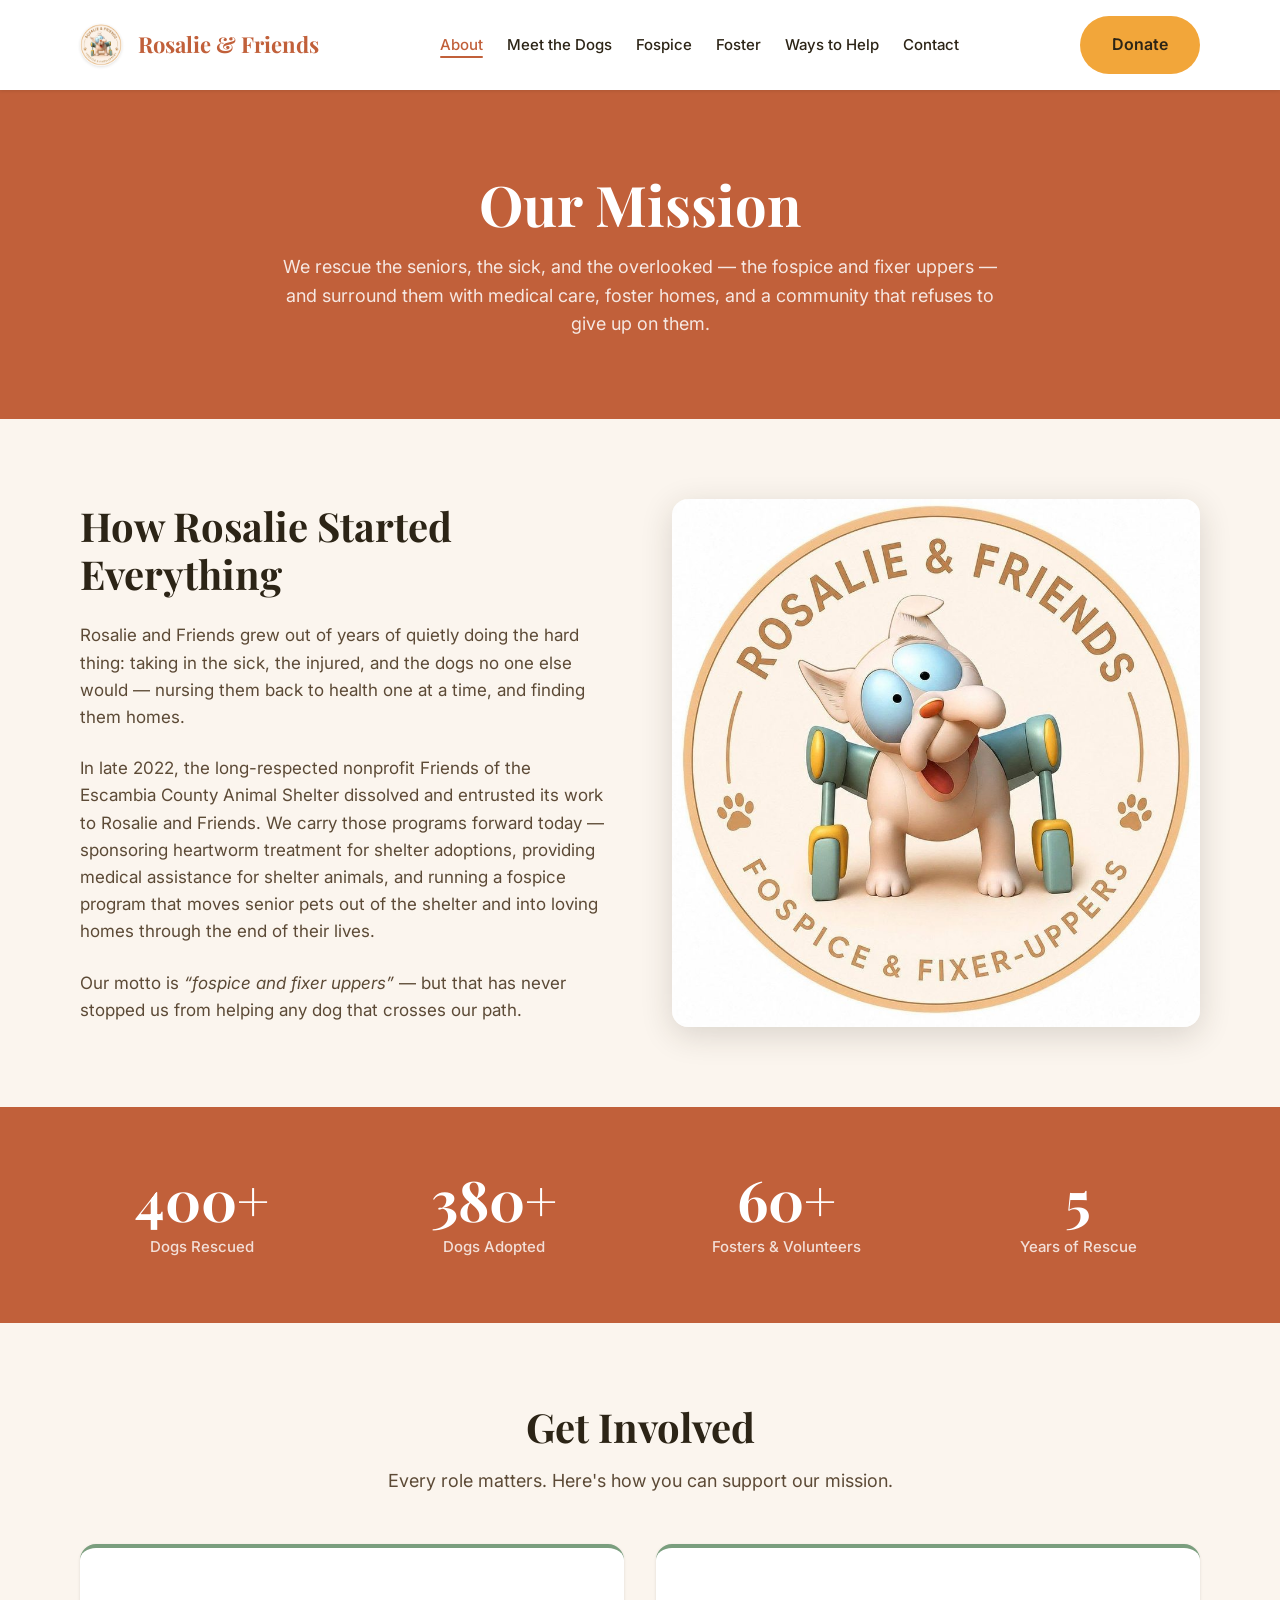
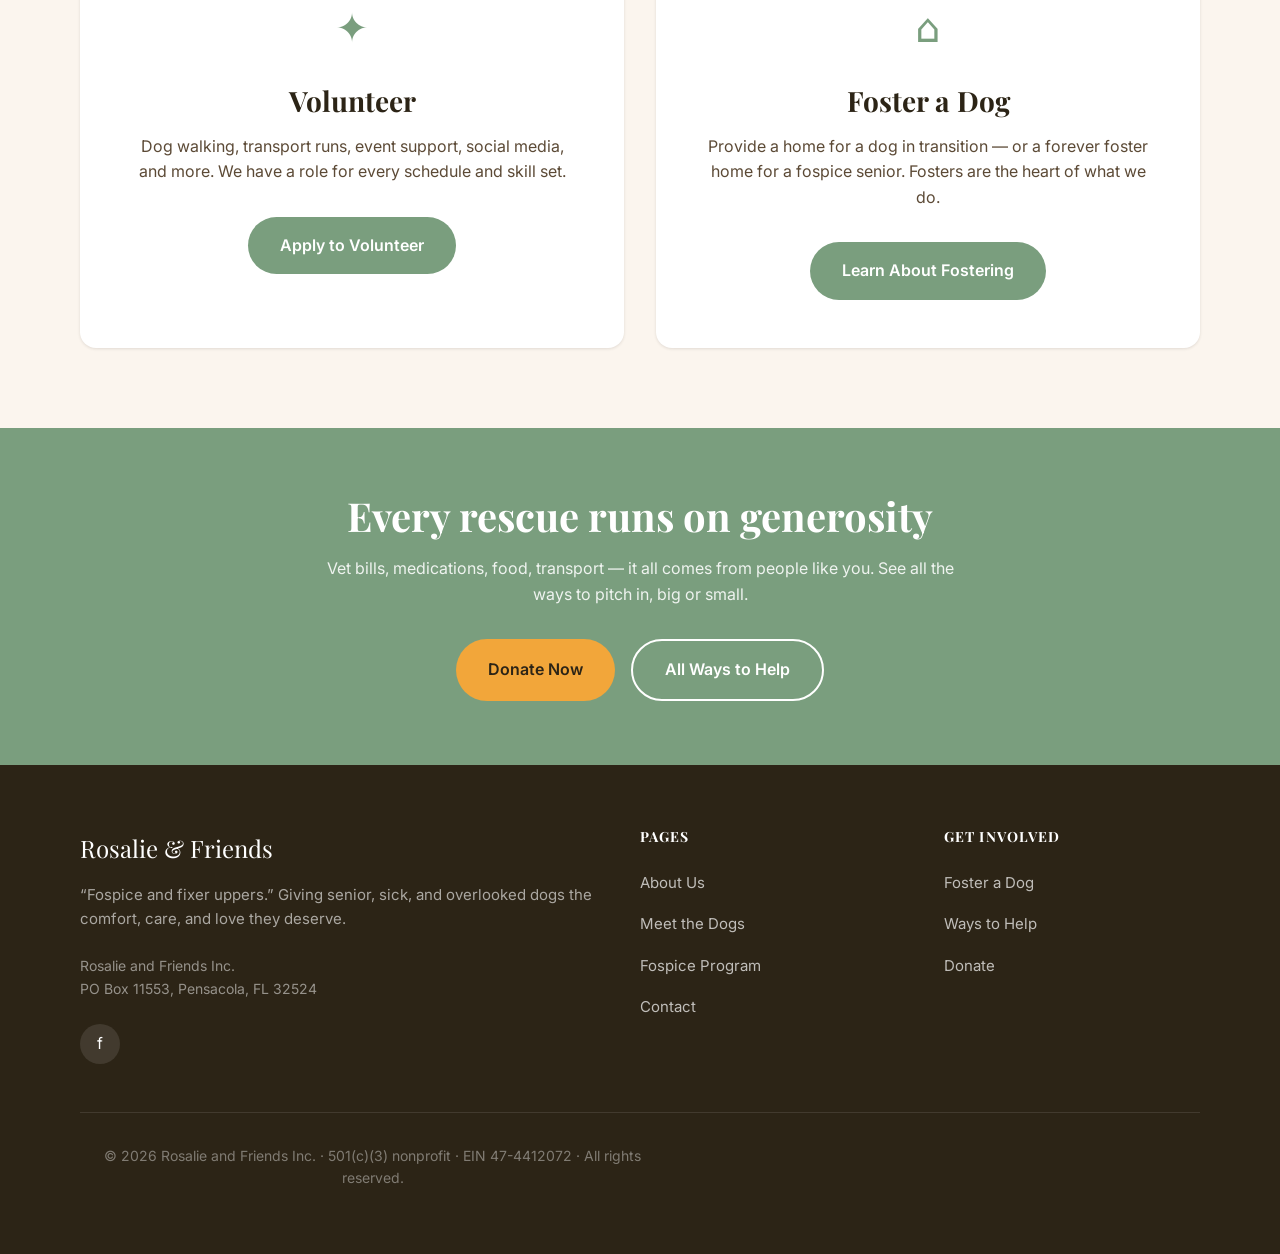
==== about.html @ 4a0a131f "gate1 + plumbing: verified roster facts (6 fixes), Messenger contact, real Venmo, extensionless link" ====
<!DOCTYPE html>
<html lang="en">
<head>
  <meta charset="UTF-8" />
  <meta name="viewport" content="width=device-width, initial-scale=1.0" />
  <title>About Us | Rosalie and Friends</title>
  <meta name="description" content="Learn about Rosalie and Friends — our mission, our story, and the fospice and fixer upper dogs we serve in Pensacola, FL." />
  <link rel="preconnect" href="https://fonts.googleapis.com" />
  <link rel="preconnect" href="https://fonts.gstatic.com" crossorigin />
  <link href="https://fonts.googleapis.com/css2?family=Inter:wght@400;500;600;700&family=Playfair+Display:ital,wght@0,400;0,600;0,700;1,600&display=swap" rel="stylesheet" />
  <link rel="stylesheet" href="/css/styles.css" />
  <link rel="icon" type="image/jpeg" href="/images/mascot.jpg" />
</head>
<body>
  <a href="#main-content" class="skip-link">Skip to main content</a>

  <header class="navbar">
    <div class="container">
      <nav class="navbar__inner">
        <a href="/" class="navbar__logo">
          <img src="/images/mascot.jpg" onerror="this.onerror=null;this.src='images/mascot-placeholder.svg';" alt="" class="navbar__logo-img" />
          <span>Rosalie &amp; Friends</span>
        </a>
        <ul class="navbar__links">
          <li><a href="/about">About</a></li>
          <li><a href="/dogs">Meet the Dogs</a></li>
          <li><a href="/fospice">Fospice</a></li>
          <li><a href="/foster">Foster</a></li>
          <li><a href="/ways-to-help">Ways to Help</a></li>
          <li><a href="/contact">Contact</a></li>
        </ul>
        <a href="/ways-to-help#donate" class="btn btn-primary navbar__cta">Donate</a>
        <button class="navbar__hamburger" aria-label="Toggle navigation" aria-expanded="false">
          <span></span><span></span><span></span>
        </button>
      </nav>
    </div>
  </header>
  <nav class="nav-overlay" aria-label="Mobile navigation">
    <a href="/">Home</a>
    <a href="/about">About Us</a>
    <a href="/dogs">Meet the Dogs</a>
    <a href="/fospice">Fospice Program</a>
    <a href="/foster">Foster</a>
    <a href="/ways-to-help">Ways to Help</a>
    <a href="/contact">Contact</a>
    <a href="/ways-to-help#donate" class="btn btn-primary">Donate</a>
  </nav>

  <main id="main-content">
    <!-- MISSION HERO -->
    <section class="page-hero">
      <div class="container">
        <h1>Our Mission</h1>
        <p>We rescue the seniors, the sick, and the overlooked &mdash; the fospice and fixer uppers &mdash; and surround them with medical care, foster homes, and a community that refuses to give up on them.</p>
      </div>
    </section>

    <!-- ORIGIN STORY -->
    <section class="section">
      <div class="container">
        <div class="story-grid">
          <div class="story-text">
            <h2>How Rosalie Started Everything</h2>
            <!-- NOTE FOR CHRIS: confirm the founding details/wording with the org before launch. -->
            <p>Rosalie and Friends grew out of years of quietly doing the hard thing: taking in the sick, the injured, and the dogs no one else would &mdash; nursing them back to health one at a time, and finding them homes.</p>
            <p style="margin-top: var(--space-3);">In late 2022, the long-respected nonprofit Friends of the Escambia County Animal Shelter dissolved and entrusted its work to Rosalie and Friends. We carry those programs forward today &mdash; sponsoring heartworm treatment for shelter adoptions, providing medical assistance for shelter animals, and running a fospice program that moves senior pets out of the shelter and into loving homes through the end of their lives.</p>
            <p style="margin-top: var(--space-3);">Our motto is <em>&ldquo;fospice and fixer uppers&rdquo;</em> &mdash; but that has never stopped us from helping any dog that crosses our path.</p>
          </div>
          <div class="story-image">
            <img src="/images/mascot.jpg" onerror="this.onerror=null;this.src='https://placedog.net/600/500?id=10';" alt="Rosalie, the rescue's namesake and mascot" class="story-img" />
          </div>
        </div>
      </div>
    </section>

    <!-- IMPACT STATS -->
    <!-- NOTE FOR CHRIS: placeholder numbers — swap in real figures from the ops dashboard. -->
    <section class="stats-bar">
      <div class="container">
        <div class="stats-grid">
          <div class="stat">
            <span class="stat__number">400+</span>
            <span class="stat__label">Dogs Rescued</span>
          </div>
          <div class="stat">
            <span class="stat__number">380+</span>
            <span class="stat__label">Dogs Adopted</span>
          </div>
          <div class="stat">
            <span class="stat__number">60+</span>
            <span class="stat__label">Fosters &amp; Volunteers</span>
          </div>
          <div class="stat">
            <span class="stat__number">5</span>
            <span class="stat__label">Years of Rescue</span>
          </div>
        </div>
      </div>
    </section>

    <!-- GET INVOLVED (Volunteer + Foster) -->
    <section class="section">
      <div class="container">
        <div class="section-header">
          <h2>Get Involved</h2>
          <p>Every role matters. Here's how you can support our mission.</p>
        </div>
        <div class="involve-grid">
          <div class="involve-card">
            <div class="involve-card__icon" aria-hidden="true">&#10022;</div>
            <h3>Volunteer</h3>
            <p>Dog walking, transport runs, event support, social media, and more. We have a role for every schedule and skill set.</p>
            <a href="/contact" class="btn btn-sage">Apply to Volunteer</a>
          </div>
          <div class="involve-card">
            <div class="involve-card__icon" aria-hidden="true">&#8962;</div>
            <h3>Foster a Dog</h3>
            <p>Provide a home for a dog in transition &mdash; or a forever foster home for a fospice senior. Fosters are the heart of what we do.</p>
            <a href="/foster" class="btn btn-sage">Learn About Fostering</a>
          </div>
        </div>
      </div>
    </section>

    <!-- SUPPORT CTA (donation block now lives on Ways to Help) -->
    <section class="adopt-cta-banner">
      <div class="container">
        <h2>Every rescue runs on generosity</h2>
        <p>Vet bills, medications, food, transport &mdash; it all comes from people like you. See all the ways to pitch in, big or small.</p>
        <div style="display:flex; gap: var(--space-2); justify-content:center; flex-wrap:wrap; margin-top:var(--space-4);">
          <a href="/ways-to-help#donate" class="btn btn-primary">Donate Now</a>
          <a href="/ways-to-help" class="btn btn-outline">All Ways to Help</a>
        </div>
      </div>
    </section>
  </main>

  <footer class="footer">
    <div class="container">
      <div class="footer__grid">
        <div class="footer__brand">
          <p class="footer__logo">Rosalie &amp; Friends</p>
          <p class="footer__tagline">&ldquo;Fospice and fixer uppers.&rdquo; Giving senior, sick, and overlooked dogs the comfort, care, and love they deserve.</p>
          <p class="footer__address">Rosalie and Friends Inc.<br />PO Box 11553, Pensacola, FL 32524</p>
          <div class="footer__social">
            <a href="https://www.facebook.com/rosalieandfriends" target="_blank" rel="noopener" aria-label="Facebook">f</a>
          </div>
        </div>
        <nav class="footer__nav">
          <h4>Pages</h4>
          <ul>
            <li><a href="/about">About Us</a></li>
            <li><a href="/dogs">Meet the Dogs</a></li>
            <li><a href="/fospice">Fospice Program</a></li>
            <li><a href="/contact">Contact</a></li>
          </ul>
        </nav>
        <nav class="footer__nav">
          <h4>Get Involved</h4>
          <ul>
            <li><a href="/foster">Foster a Dog</a></li>
            <li><a href="/ways-to-help">Ways to Help</a></li>
            <li><a href="/ways-to-help#donate">Donate</a></li>
          </ul>
        </nav>
      </div>
      <div class="footer__bottom">
        <p>&copy; 2026 Rosalie and Friends Inc. &middot; 501(c)(3) nonprofit &middot; EIN 47-4412072 &middot; All rights reserved.</p>
      </div>
    </div>
  </footer>

  <script src="/js/main.js"></script>
</body>
</html>
---- css/styles.css ----
/* ── Reset ── */
*, *::before, *::after { box-sizing: border-box; margin: 0; padding: 0; }
img { display: block; max-width: 100%; }
a { text-decoration: none; color: inherit; }
ul { list-style: none; }
button { cursor: pointer; font-family: inherit; border: none; background: none; }

/* ── Custom Properties ── */
:root {
  --color-terracotta: #C1603A;
  --color-terracotta-dark: #8B3A1E;
  --color-amber: #F2A63A;
  --color-amber-dark: #D4891F;
  --color-cream: #FBF5EE;
  --color-charcoal: #2C2416;
  --color-charcoal-light: #5C4A36;
  --color-sage: #7A9E7E;
  --color-sage-dark: #5C7D60;
  --color-white: #FFFFFF;

  --font-heading: 'Playfair Display', Georgia, serif;
  --font-body: 'Inter', system-ui, sans-serif;

  --space-1: 8px;
  --space-2: 16px;
  --space-3: 24px;
  --space-4: 32px;
  --space-5: 40px;
  --space-6: 48px;
  --space-8: 64px;
  --space-10: 80px;

  --radius-sm: 4px;
  --radius-md: 8px;
  --radius-lg: 16px;
  --radius-full: 9999px;

  --shadow-sm: 0 1px 3px rgba(44,36,22,0.12);
  --shadow-md: 0 4px 16px rgba(44,36,22,0.14);
  --shadow-lg: 0 8px 32px rgba(44,36,22,0.16);

  --transition: 0.2s ease;
  --max-width: 1200px;
}

/* ── Base ── */
html { scroll-behavior: smooth; }

body {
  font-family: var(--font-body);
  font-size: 16px;
  line-height: 1.6;
  color: var(--color-charcoal);
  background-color: var(--color-cream);
}

h1, h2, h3, h4, h5 {
  font-family: var(--font-heading);
  line-height: 1.2;
  color: var(--color-charcoal);
}

h1 { font-size: clamp(2rem, 5vw, 3.5rem); }
h2 { font-size: clamp(1.75rem, 4vw, 2.5rem); }
h3 { font-size: clamp(1.25rem, 3vw, 1.75rem); }
h4 { font-size: 1.125rem; }

p { max-width: 65ch; }

/* ── Layout Utilities ── */
.container {
  width: 100%;
  max-width: var(--max-width);
  margin-inline: auto;
  padding-inline: var(--space-3);
}

@media (min-width: 768px) {
  .container { padding-inline: var(--space-5); }
}

.section {
  padding-block: var(--space-6);
}

@media (min-width: 1024px) {
  .section { padding-block: var(--space-10); }
}

/* ── Buttons ── */
.btn {
  display: inline-flex;
  align-items: center;
  justify-content: center;
  gap: var(--space-1);
  min-height: 44px;
  padding: var(--space-2) var(--space-4);
  border-radius: var(--radius-full);
  font-family: var(--font-body);
  font-size: 1rem;
  font-weight: 600;
  transition: background-color var(--transition), color var(--transition), transform var(--transition), box-shadow var(--transition);
}

.btn:active { transform: scale(0.97); }

.btn-primary {
  background-color: var(--color-amber);
  color: var(--color-charcoal);
}
.btn-primary:hover { background-color: var(--color-amber-dark); }

.btn-outline {
  background-color: transparent;
  color: var(--color-white);
  border: 2px solid var(--color-white);
}
.btn-outline:hover {
  background-color: var(--color-white);
  color: var(--color-charcoal);
}

.btn-terracotta {
  background-color: var(--color-terracotta);
  color: var(--color-white);
}
.btn-terracotta:hover { background-color: var(--color-terracotta-dark); }

.btn-sage {
  background-color: var(--color-sage);
  color: var(--color-white);
}
.btn-sage:hover { background-color: var(--color-sage-dark); }

/* ── Section Headers ── */
.section-header {
  text-align: center;
  margin-bottom: var(--space-6);
}
.section-header p {
  margin-inline: auto;
  margin-top: var(--space-2);
  color: var(--color-charcoal-light);
  font-size: 1.125rem;
}

/* ── Navbar ── */
.navbar {
  position: sticky;
  top: 0;
  z-index: 100;
  background-color: var(--color-white);
  box-shadow: var(--shadow-sm);
  padding-block: var(--space-2);
}

.navbar__inner {
  display: flex;
  align-items: center;
  justify-content: space-between;
  gap: var(--space-4);
}

.navbar__logo {
  font-family: var(--font-heading);
  font-size: 1.375rem;
  font-weight: 700;
  color: var(--color-terracotta);
  white-space: nowrap;
}

.navbar__links {
  display: none;
  gap: var(--space-4);
}

.navbar__links a {
  font-weight: 500;
  color: var(--color-charcoal);
  transition: color var(--transition);
  position: relative;
}

.navbar__links a:hover,
.navbar__links a.active {
  color: var(--color-terracotta);
}

.navbar__links a.active::after {
  content: '';
  position: absolute;
  bottom: -4px;
  left: 0;
  right: 0;
  height: 2px;
  background-color: var(--color-terracotta);
  border-radius: var(--radius-full);
}

.navbar__cta { display: none; }

.navbar__hamburger {
  display: flex;
  flex-direction: column;
  gap: 5px;
  padding: var(--space-1);
  min-height: 44px;
  min-width: 44px;
  align-items: center;
  justify-content: center;
}

.navbar__hamburger span {
  display: block;
  width: 24px;
  height: 2px;
  background-color: var(--color-charcoal);
  border-radius: var(--radius-full);
  transition: transform var(--transition), opacity var(--transition);
}

.navbar__hamburger.open span:nth-child(1) { transform: translateY(7px) rotate(45deg); }
.navbar__hamburger.open span:nth-child(2) { opacity: 0; }
.navbar__hamburger.open span:nth-child(3) { transform: translateY(-7px) rotate(-45deg); }

/* Mobile nav overlay */
.nav-overlay {
  display: none;
  position: fixed;
  inset: 0;
  background-color: var(--color-white);
  z-index: 99;
  flex-direction: column;
  align-items: center;
  justify-content: center;
  gap: var(--space-3);
}

.nav-overlay.open { display: flex; }

.nav-overlay a {
  font-family: var(--font-heading);
  font-size: 1.75rem;
  color: var(--color-charcoal);
  transition: color var(--transition);
}

.nav-overlay a:hover { color: var(--color-terracotta); }

@media (min-width: 1080px) {
  .navbar__links { display: flex; gap: var(--space-3); }
  .navbar__links a { font-size: 0.9375rem; }
  .navbar__cta { display: inline-flex; }
  .navbar__hamburger { display: none; }
}

/* ── Footer ── */
.footer {
  background-color: var(--color-charcoal);
  color: rgba(255,255,255,0.8);
  padding-block: var(--space-8);
}

.footer__grid {
  display: grid;
  gap: var(--space-6);
}

@media (min-width: 768px) {
  .footer__grid { grid-template-columns: 2fr 1fr 1fr; }
}

.footer__brand .footer__logo {
  font-family: var(--font-heading);
  font-size: 1.5rem;
  color: var(--color-white);
  margin-bottom: var(--space-2);
}

.footer__tagline {
  font-size: 0.9375rem;
  color: rgba(255,255,255,0.6);
}

.footer__brand .footer__social {
  display: flex;
  gap: var(--space-2);
  margin-top: var(--space-3);
}

.footer__social a {
  display: flex;
  align-items: center;
  justify-content: center;
  width: 40px;
  height: 40px;
  border-radius: var(--radius-full);
  background-color: rgba(255,255,255,0.1);
  color: var(--color-white);
  font-size: 1rem;
  transition: background-color var(--transition);
}

.footer__social a:hover { background-color: var(--color-terracotta); }

.footer__nav h4 {
  color: var(--color-white);
  font-size: 0.875rem;
  text-transform: uppercase;
  letter-spacing: 0.08em;
  margin-bottom: var(--space-3);
}

.footer__nav ul {
  display: flex;
  flex-direction: column;
  gap: var(--space-2);
}

.footer__nav a {
  color: rgba(255,255,255,0.7);
  font-size: 0.9375rem;
  transition: color var(--transition);
}

.footer__nav a:hover { color: var(--color-amber); }

.footer__bottom {
  border-top: 1px solid rgba(255,255,255,0.1);
  margin-top: var(--space-6);
  padding-top: var(--space-4);
  text-align: center;
  font-size: 0.875rem;
  color: rgba(255,255,255,0.4);
}

/* ── Dog Cards ── */
.dog-card {
  background-color: var(--color-white);
  border-radius: var(--radius-lg);
  overflow: hidden;
  box-shadow: var(--shadow-sm);
  transition: transform var(--transition), box-shadow var(--transition);
}

.dog-card:hover {
  transform: translateY(-4px);
  box-shadow: var(--shadow-md);
}

.dog-card__img {
  width: 100%;
  aspect-ratio: 4 / 3;
  object-fit: cover;
}

.dog-card__body {
  padding: var(--space-3);
}

.dog-card__meta {
  display: flex;
  gap: var(--space-2);
  margin-bottom: var(--space-1);
}

.dog-card__tag {
  font-size: 0.75rem;
  font-weight: 600;
  text-transform: uppercase;
  letter-spacing: 0.06em;
  color: var(--color-terracotta);
  background-color: rgba(193,96,58,0.1);
  padding: 2px var(--space-1);
  border-radius: var(--radius-sm);
}

.dog-card__name {
  font-family: var(--font-heading);
  font-size: 1.375rem;
  margin-bottom: var(--space-1);
}

.dog-card__desc {
  font-size: 0.9375rem;
  color: var(--color-charcoal-light);
  margin-bottom: var(--space-3);
}

.dog-card__link {
  font-weight: 600;
  color: var(--color-terracotta);
  transition: color var(--transition);
}

.dog-card__link:hover { color: var(--color-terracotta-dark); }

/* ── Page Hero (inner pages) ── */
.page-hero {
  background-color: var(--color-terracotta);
  color: var(--color-white);
  padding-block: var(--space-10);
  text-align: center;
}

.page-hero h1 { color: var(--color-white); margin-bottom: var(--space-2); }
.page-hero p { color: rgba(255,255,255,0.85); margin-inline: auto; font-size: 1.125rem; }

/* ═══════════════════════════════════════════
   HOME PAGE
═══════════════════════════════════════════ */

/* Hero */
.hero {
  position: relative;
  min-height: 85vh;
  display: flex;
  align-items: center;
  overflow: hidden;
}

.hero__bg {
  position: absolute;
  inset: 0;
  width: 100%;
  height: 100%;
  object-fit: cover;
  object-position: center;
}

.hero__overlay {
  position: absolute;
  inset: 0;
  background: linear-gradient(to right, rgba(44,36,22,0.75) 0%, rgba(44,36,22,0.4) 100%);
  z-index: 1;
}

.hero__content {
  position: relative;
  z-index: 2;
  padding-block: var(--space-10);
}

.hero__heading {
  color: var(--color-white);
  font-size: clamp(2.25rem, 6vw, 4rem);
  margin-bottom: var(--space-3);
  max-width: 14ch;
}

.hero__sub {
  color: rgba(255,255,255,0.88);
  font-size: clamp(1rem, 2vw, 1.25rem);
  max-width: 50ch;
  margin-bottom: var(--space-5);
}

.hero__ctas {
  display: flex;
  flex-wrap: wrap;
  gap: var(--space-2);
}

/* Featured Dogs */
.dog-grid {
  display: grid;
  gap: var(--space-4);
  grid-template-columns: 1fr;
}

@media (min-width: 768px) {
  .dog-grid { grid-template-columns: repeat(2, 1fr); }
}

@media (min-width: 1024px) {
  .dog-grid { grid-template-columns: repeat(3, 1fr); }
}

.featured-dogs__more {
  text-align: center;
  margin-top: var(--space-5);
}

.dog-grid__more {
  font-weight: 600;
  color: var(--color-terracotta);
  font-size: 1.0625rem;
  transition: color var(--transition);
}

.dog-grid__more:hover { color: var(--color-terracotta-dark); }

/* How It Works */
.how-it-works { background-color: var(--color-white); }

.steps-grid {
  display: grid;
  gap: var(--space-6);
}

@media (min-width: 768px) {
  .steps-grid { grid-template-columns: repeat(3, 1fr); }
}

.step { text-align: center; }

.step__icon {
  display: inline-flex;
  align-items: center;
  justify-content: center;
  width: 64px;
  height: 64px;
  border-radius: var(--radius-full);
  background-color: rgba(193,96,58,0.1);
  color: var(--color-terracotta);
  font-family: var(--font-heading);
  font-size: 1.5rem;
  font-weight: 700;
  margin-bottom: var(--space-3);
}

.step__title { margin-bottom: var(--space-2); }
.step__desc { color: var(--color-charcoal-light); margin-inline: auto; }

/* Program Teaser (fospice band) */
.program-teaser {
  background-color: var(--color-terracotta-dark);
  color: var(--color-white);
}

.program-teaser__inner {
  display: grid;
  gap: var(--space-8);
  align-items: center;
}

@media (min-width: 1024px) {
  .program-teaser__inner { grid-template-columns: 1fr 1fr; }
}

.program-teaser h2 { color: var(--color-white); margin-bottom: var(--space-2); }
.program-teaser p { color: rgba(255,255,255,0.82); margin-bottom: var(--space-4); }

.program-teaser__label {
  display: inline-block;
  font-size: 0.75rem;
  font-weight: 700;
  text-transform: uppercase;
  letter-spacing: 0.1em;
  color: var(--color-amber);
  margin-bottom: var(--space-2);
}

.program-teaser__ctas {
  display: flex;
  flex-wrap: wrap;
  align-items: center;
  gap: var(--space-3);
}

.btn-amber {
  background-color: var(--color-amber);
  color: var(--color-charcoal);
  font-weight: 700;
}
.btn-amber:hover { background-color: var(--color-amber-dark); }



.spotlight-card {
  background-color: rgba(255,255,255,0.1);
  border: 1px solid rgba(255,255,255,0.15);
  border-radius: var(--radius-lg);
  padding: var(--space-4);
  backdrop-filter: blur(8px);
}

.spotlight-card__num {
  font-size: 0.75rem;
  font-weight: 700;
  text-transform: uppercase;
  letter-spacing: 0.08em;
  color: var(--color-amber);
  display: block;
  margin-bottom: var(--space-2);
}

.spotlight-card__title {
  font-family: var(--font-heading);
  font-size: 1.25rem;
  color: var(--color-white);
  margin-bottom: var(--space-2);
}

.spotlight-card__desc {
  color: rgba(255,255,255,0.75);
  font-size: 0.9375rem;
}

/* Get Involved */
.involve-grid {
  display: grid;
  gap: var(--space-4);
}

@media (min-width: 768px) {
  .involve-grid { grid-template-columns: repeat(2, 1fr); }
}

.involve-card {
  background-color: var(--color-white);
  border-radius: var(--radius-lg);
  padding: var(--space-6);
  text-align: center;
  border-top: 4px solid var(--color-sage);
  box-shadow: var(--shadow-sm);
}

.involve-card__icon {
  font-size: 2.5rem;
  color: var(--color-sage);
  margin-bottom: var(--space-3);
}

.involve-card h3 { margin-bottom: var(--space-2); }
.involve-card p { color: var(--color-charcoal-light); margin-inline: auto; margin-bottom: var(--space-4); }

/* ═══════════════════════════════════════════
   ADOPT PAGE
═══════════════════════════════════════════ */

.filter-bar {
  display: flex;
  flex-wrap: wrap;
  align-items: center;
  gap: var(--space-2);
  margin-bottom: var(--space-5);
}

.filter-bar__label {
  font-weight: 600;
  color: var(--color-charcoal-light);
  font-size: 0.9375rem;
}

.filter-pills {
  display: flex;
  flex-wrap: wrap;
  gap: var(--space-1);
}

.filter-pill {
  min-height: 44px;
  padding: var(--space-1) var(--space-3);
  border-radius: var(--radius-full);
  border: 2px solid transparent;
  background-color: var(--color-white);
  color: var(--color-charcoal);
  font-size: 0.9375rem;
  font-weight: 500;
  transition: all var(--transition);
  box-shadow: var(--shadow-sm);
}

.filter-pill:hover {
  border-color: var(--color-terracotta);
  color: var(--color-terracotta);
}

.filter-pill.active {
  background-color: var(--color-terracotta);
  color: var(--color-white);
  border-color: var(--color-terracotta);
}

.adopt-cta-banner {
  background-color: var(--color-sage);
  color: var(--color-white);
  text-align: center;
  padding-block: var(--space-8);
}

.adopt-cta-banner h2 { color: var(--color-white); margin-bottom: var(--space-2); }
.adopt-cta-banner p { color: rgba(255,255,255,0.88); margin-inline: auto; }
.adopt-cta-banner .btn-outline {
  border-color: var(--color-white);
  color: var(--color-white);
}
.adopt-cta-banner .btn-outline:hover {
  background-color: var(--color-white);
  color: var(--color-sage-dark);
}

/* ═══════════════════════════════════════════
   ABOUT PAGE
═══════════════════════════════════════════ */

.story-grid {
  display: grid;
  gap: var(--space-8);
  align-items: center;
}

@media (min-width: 1024px) {
  .story-grid { grid-template-columns: 1fr 1fr; }
}

.story-text h2 { margin-bottom: var(--space-3); }
.story-text p { color: var(--color-charcoal-light); font-size: 1.0625rem; }

.story-img {
  width: 100%;
  border-radius: var(--radius-lg);
  box-shadow: var(--shadow-lg);
}

/* Stats Bar */
.stats-bar {
  background-color: var(--color-terracotta);
  padding-block: var(--space-8);
}

.stats-grid {
  display: grid;
  grid-template-columns: repeat(2, 1fr);
  gap: var(--space-6);
  text-align: center;
}

@media (min-width: 768px) {
  .stats-grid { grid-template-columns: repeat(4, 1fr); }
}

.stat__number {
  display: block;
  font-family: var(--font-heading);
  font-size: clamp(2.5rem, 5vw, 3.5rem);
  font-weight: 700;
  color: var(--color-white);
  line-height: 1;
}

.stat__label {
  display: block;
  font-size: 0.9375rem;
  color: rgba(255,255,255,0.8);
  margin-top: var(--space-1);
  font-weight: 500;
}

/* Donation Block */
.donation-block {
  background-color: var(--color-amber);
  padding-block: var(--space-10);
}

.donation-block__inner {
  display: flex;
  flex-direction: column;
  gap: var(--space-5);
  align-items: flex-start;
}

@media (min-width: 768px) {
  .donation-block__inner {
    flex-direction: row;
    align-items: center;
    justify-content: space-between;
  }
}

.donation-block__text h2 { color: var(--color-charcoal); }
.donation-block__text p { color: var(--color-charcoal-light); max-width: 55ch; }

.donation-block__actions {
  display: flex;
  flex-wrap: wrap;
  gap: var(--space-2);
  flex-shrink: 0;
}

.btn-outline-dark {
  min-height: 44px;
  padding: var(--space-2) var(--space-4);
  border-radius: var(--radius-full);
  font-weight: 600;
  background-color: transparent;
  color: var(--color-charcoal);
  border: 2px solid var(--color-charcoal);
  transition: background-color var(--transition), color var(--transition);
  display: inline-flex;
  align-items: center;
  justify-content: center;
}

.btn-outline-dark:hover {
  background-color: var(--color-charcoal);
  color: var(--color-white);
}

/* ═══════════════════════════════════════════
   CONTACT PAGE
═══════════════════════════════════════════ */

.contact-layout {
  display: grid;
  gap: var(--space-8);
  align-items: start;
}

@media (min-width: 1024px) {
  .contact-layout { grid-template-columns: 1fr 340px; }
}

.contact-form-wrap h2 { margin-bottom: var(--space-1); }

.contact-form {
  display: flex;
  flex-direction: column;
  gap: var(--space-4);
}

.form-group {
  display: flex;
  flex-direction: column;
  gap: var(--space-1);
}

.form-label {
  font-weight: 600;
  font-size: 0.9375rem;
  color: var(--color-charcoal);
}

.required-star { color: var(--color-terracotta); }

.form-input {
  width: 100%;
  min-height: 44px;
  padding: var(--space-2) var(--space-2);
  border: 2px solid #E5DDD4;
  border-radius: var(--radius-md);
  font-family: var(--font-body);
  font-size: 1rem;
  color: var(--color-charcoal);
  background-color: var(--color-white);
  transition: border-color var(--transition), box-shadow var(--transition);
  appearance: none;
}

.form-input:focus {
  outline: none;
  border-color: var(--color-terracotta);
  box-shadow: 0 0 0 3px rgba(193,96,58,0.15);
}

.form-select {
  background-image: url("data:image/svg+xml,%3Csvg xmlns='http://www.w3.org/2000/svg' width='16' height='16' viewBox='0 0 24 24' fill='none' stroke='%232C2416' stroke-width='2'%3E%3Cpath d='M6 9l6 6 6-6'/%3E%3C/svg%3E");
  background-repeat: no-repeat;
  background-position: right 12px center;
  padding-right: 40px;
  cursor: pointer;
}

.form-textarea {
  resize: vertical;
  min-height: 140px;
}

.form-submit {
  align-self: flex-start;
  min-width: 180px;
  transition: background-color var(--transition), opacity var(--transition);
}

.form-submit:disabled { opacity: 0.7; cursor: not-allowed; }

/* Contact Info Cards */
.contact-info-card {
  background-color: var(--color-white);
  border-radius: var(--radius-lg);
  padding: var(--space-4);
  box-shadow: var(--shadow-sm);
}

.contact-info-card h3 { margin-bottom: var(--space-1); font-size: 1.125rem; }
.contact-info-card p { color: var(--color-charcoal-light); font-size: 0.9375rem; }

.donate-nudge {
  border-left: 4px solid var(--color-amber);
}

.donate-nudge__icon {
  font-size: 1.5rem;
  color: var(--color-amber);
  display: block;
  margin-bottom: var(--space-2);
}

.donate-nudge__link {
  display: inline-block;
  margin-top: var(--space-2);
  font-weight: 600;
  color: var(--color-terracotta);
  transition: color var(--transition);
}

.donate-nudge__link:hover { color: var(--color-terracotta-dark); }

/* ═══════════════════════════════════════════
   ACCESSIBILITY + POLISH
═══════════════════════════════════════════ */

/* Focus states — visible on keyboard nav */
:focus-visible {
  outline: 3px solid var(--color-amber);
  outline-offset: 3px;
  border-radius: var(--radius-sm);
}

/* Skip to main content */
.skip-link {
  position: absolute;
  top: -100px;
  left: var(--space-3);
  background: var(--color-terracotta);
  color: var(--color-white);
  padding: var(--space-2) var(--space-4);
  border-radius: var(--radius-md);
  font-weight: 600;
  z-index: 9999;
  transition: top 0.2s;
}

.skip-link:focus { top: var(--space-2); }

/* Reduced motion */
@media (prefers-reduced-motion: reduce) {
  *, *::before, *::after {
    animation-duration: 0.01ms !important;
    transition-duration: 0.01ms !important;
  }
}

/* Mobile typography tweaks */
@media (max-width: 767px) {
  .hero { min-height: 70vh; }
  .program-teaser__inner { gap: var(--space-5); }
  .footer__grid { grid-template-columns: 1fr; }
  .story-grid { gap: var(--space-5); }
  .donation-block__inner { gap: var(--space-4); }
}

/* Ensure images never overflow on very small screens */
@media (max-width: 374px) {
  .container { padding-inline: var(--space-2); }
  h1 { font-size: 1.875rem; }
}

/* ═══════════════════════════════════════════
   2026 UPDATE — MASCOT BRANDING, FOSPICE, FILTER/SORT
═══════════════════════════════════════════ */

/* Navbar + footer mascot mark */
.navbar__logo {
  display: inline-flex;
  align-items: center;
  gap: var(--space-2);
}

.navbar__logo-img {
  width: 42px;
  height: 42px;
  border-radius: var(--radius-full);
  object-fit: cover;
  background-color: var(--color-cream);
  box-shadow: var(--shadow-sm);
  flex-shrink: 0;
}

.footer__address {
  font-size: 0.875rem;
  color: rgba(255,255,255,0.5);
  margin-top: var(--space-3);
  line-height: 1.6;
}

/* Filter + sort bar (Meet the Dogs) */
.filter-bar {
  justify-content: space-between;
  row-gap: var(--space-3);
}

.filter-group,
.sort-group {
  display: flex;
  align-items: center;
  gap: var(--space-2);
  flex-wrap: wrap;
}

.sort-select {
  min-height: 44px;
  padding: var(--space-1) 44px var(--space-1) var(--space-3);
  border: 2px solid #E5DDD4;
  border-radius: var(--radius-full);
  background-color: var(--color-white);
  font-family: var(--font-body);
  font-size: 0.9375rem;
  font-weight: 500;
  color: var(--color-charcoal);
  appearance: none;
  background-image: url("data:image/svg+xml,%3Csvg xmlns='http://www.w3.org/2000/svg' width='16' height='16' viewBox='0 0 24 24' fill='none' stroke='%232C2416' stroke-width='2'%3E%3Cpath d='M6 9l6 6 6-6'/%3E%3C/svg%3E");
  background-repeat: no-repeat;
  background-position: right 14px center;
  cursor: pointer;
  box-shadow: var(--shadow-sm);
  transition: border-color var(--transition), box-shadow var(--transition);
}

.sort-select:focus {
  outline: none;
  border-color: var(--color-terracotta);
  box-shadow: 0 0 0 3px rgba(193,96,58,0.15);
}

.dog-count {
  font-size: 0.9375rem;
  font-weight: 500;
  color: var(--color-charcoal-light);
  margin-bottom: var(--space-4);
}

.no-results {
  background-color: var(--color-white);
  border-radius: var(--radius-lg);
  box-shadow: var(--shadow-sm);
  padding: var(--space-8) var(--space-4);
  text-align: center;
}

.no-results h3 { margin-bottom: var(--space-2); }
.no-results p { color: var(--color-charcoal-light); margin-inline: auto; }

/* Fospice tag on dog cards */
.dog-card__tag--fospice {
  color: var(--color-sage-dark);
  background-color: rgba(122,158,126,0.16);
}

/* Motto treatment — "Fospice and fixer uppers" */
.motto {
  font-family: var(--font-heading);
  font-style: italic;
  font-weight: 600;
  line-height: 1.3;
}

.quote-band {
  background-color: var(--color-charcoal);
  padding-block: var(--space-8);
  text-align: center;
}

.quote-band .motto {
  color: var(--color-amber);
  font-size: clamp(1.625rem, 4vw, 2.5rem);
  margin-inline: auto;
  max-width: 22ch;
}

.quote-band .quote-band__attribution {
  margin-top: var(--space-3);
  margin-inline: auto;
  font-size: 0.9375rem;
  letter-spacing: 0.06em;
  text-transform: uppercase;
  color: rgba(255,255,255,0.55);
}

/* 3-up involve grid (home, ways to help, foster types) */
@media (min-width: 1024px) {
  .involve-grid--3 { grid-template-columns: repeat(3, 1fr); }
}

.involve-card--accent { border-top-color: var(--color-terracotta); }
.involve-card--accent .involve-card__icon { color: var(--color-terracotta); }

/* Left-aligned checklist cards (foster page) */
.list-card { text-align: left; }

.list-card ul {
  display: flex;
  flex-direction: column;
  gap: var(--space-2);
  margin-top: var(--space-3);
}

.list-card li {
  position: relative;
  padding-left: 30px;
  color: var(--color-charcoal-light);
}

.list-card li::before {
  content: '\2713';
  position: absolute;
  left: 0;
  top: 0;
  font-weight: 700;
  color: var(--color-sage-dark);
}

/* FAQ accordions (foster page) */
.faq-list {
  display: flex;
  flex-direction: column;
  gap: var(--space-2);
  max-width: 760px;
  margin-inline: auto;
}

.faq {
  background-color: var(--color-white);
  border-radius: var(--radius-md);
  box-shadow: var(--shadow-sm);
}

.faq summary {
  cursor: pointer;
  font-weight: 600;
  padding: var(--space-3);
  list-style: none;
  display: flex;
  justify-content: space-between;
  align-items: center;
  gap: var(--space-2);
}

.faq summary::-webkit-details-marker { display: none; }

.faq summary::after {
  content: '+';
  font-size: 1.375rem;
  line-height: 1;
  color: var(--color-terracotta);
  transition: transform var(--transition);
  flex-shrink: 0;
}

.faq[open] summary::after { transform: rotate(45deg); }

.faq .faq__body {
  padding: 0 var(--space-3) var(--space-3);
  color: var(--color-charcoal-light);
}
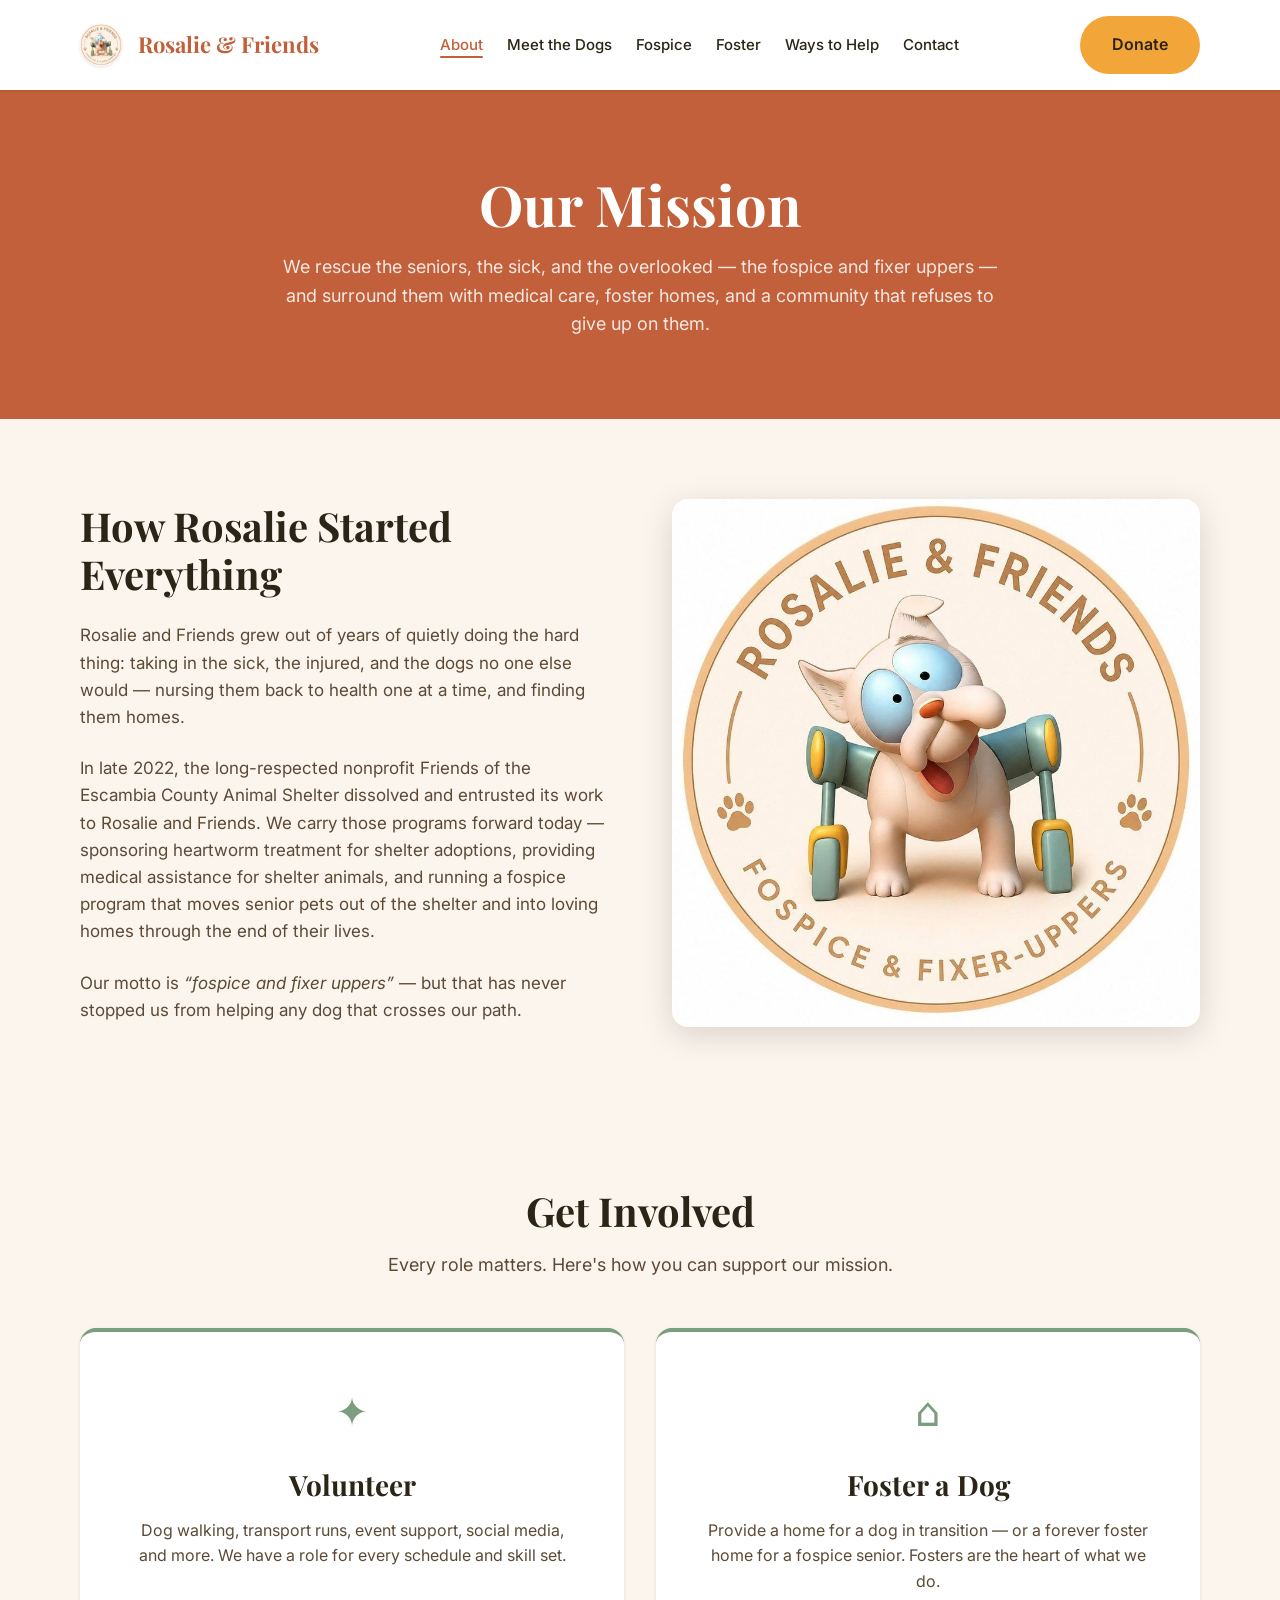
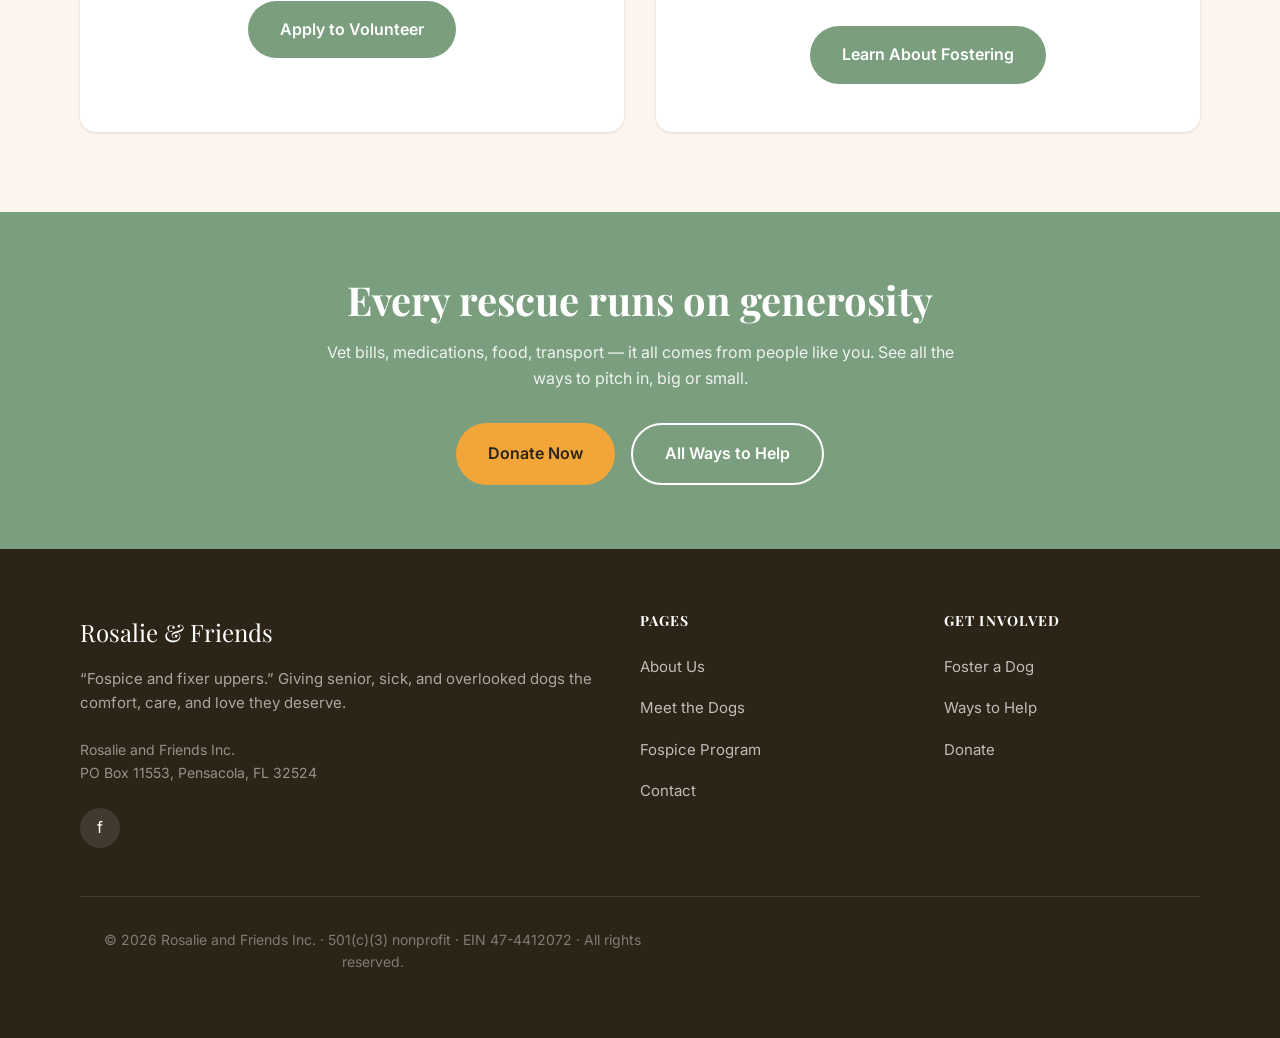
==== commit 0f9035fb: "content: real roster on dogs + home, Happy Tails, honest claims sweep 12 real adoptable cards w/ saf" ====
--- a/about.html
+++ b/about.html
@@ -18,7 +18,7 @@
     <div class="container">
       <nav class="navbar__inner">
         <a href="/" class="navbar__logo">
-          <img src="/images/mascot.jpg" onerror="this.onerror=null;this.src='images/mascot-placeholder.svg';" alt="" class="navbar__logo-img" />
+          <img src="/images/mascot.jpg" onerror="this.onerror=null;this.src='/images/mascot-placeholder.svg';" alt="" class="navbar__logo-img" />
           <span>Rosalie &amp; Friends</span>
         </a>
         <ul class="navbar__links">
@@ -62,42 +62,20 @@
         <div class="story-grid">
           <div class="story-text">
             <h2>How Rosalie Started Everything</h2>
-            <!-- NOTE FOR CHRIS: confirm the founding details/wording with the org before launch. -->
             <p>Rosalie and Friends grew out of years of quietly doing the hard thing: taking in the sick, the injured, and the dogs no one else would &mdash; nursing them back to health one at a time, and finding them homes.</p>
             <p style="margin-top: var(--space-3);">In late 2022, the long-respected nonprofit Friends of the Escambia County Animal Shelter dissolved and entrusted its work to Rosalie and Friends. We carry those programs forward today &mdash; sponsoring heartworm treatment for shelter adoptions, providing medical assistance for shelter animals, and running a fospice program that moves senior pets out of the shelter and into loving homes through the end of their lives.</p>
             <p style="margin-top: var(--space-3);">Our motto is <em>&ldquo;fospice and fixer uppers&rdquo;</em> &mdash; but that has never stopped us from helping any dog that crosses our path.</p>
           </div>
           <div class="story-image">
-            <img src="/images/mascot.jpg" onerror="this.onerror=null;this.src='https://placedog.net/600/500?id=10';" alt="Rosalie, the rescue's namesake and mascot" class="story-img" />
+            <img src="/images/mascot.jpg" onerror="this.onerror=null;this.src='/images/mascot-placeholder.svg';" alt="The Rosalie and Friends mascot — a cartoon pup in a wheeled cart, ringed by the words Fospice and Fixer-Uppers" class="story-img" />
           </div>
         </div>
       </div>
     </section>
 
-    <!-- IMPACT STATS -->
-    <!-- NOTE FOR CHRIS: placeholder numbers — swap in real figures from the ops dashboard. -->
-    <section class="stats-bar">
-      <div class="container">
-        <div class="stats-grid">
-          <div class="stat">
-            <span class="stat__number">400+</span>
-            <span class="stat__label">Dogs Rescued</span>
-          </div>
-          <div class="stat">
-            <span class="stat__number">380+</span>
-            <span class="stat__label">Dogs Adopted</span>
-          </div>
-          <div class="stat">
-            <span class="stat__number">60+</span>
-            <span class="stat__label">Fosters &amp; Volunteers</span>
-          </div>
-          <div class="stat">
-            <span class="stat__number">5</span>
-            <span class="stat__label">Years of Rescue</span>
-          </div>
-        </div>
-      </div>
-    </section>
+    <!-- IMPACT STATS: intentionally omitted until the rescue provides real figures.
+         Fabricated numbers would break trust; re-add a stats-bar section here when Chris
+         has confirmed counts (dogs rescued/adopted, fosters, years). -->
 
     <!-- GET INVOLVED (Volunteer + Foster) -->
     <section class="section">
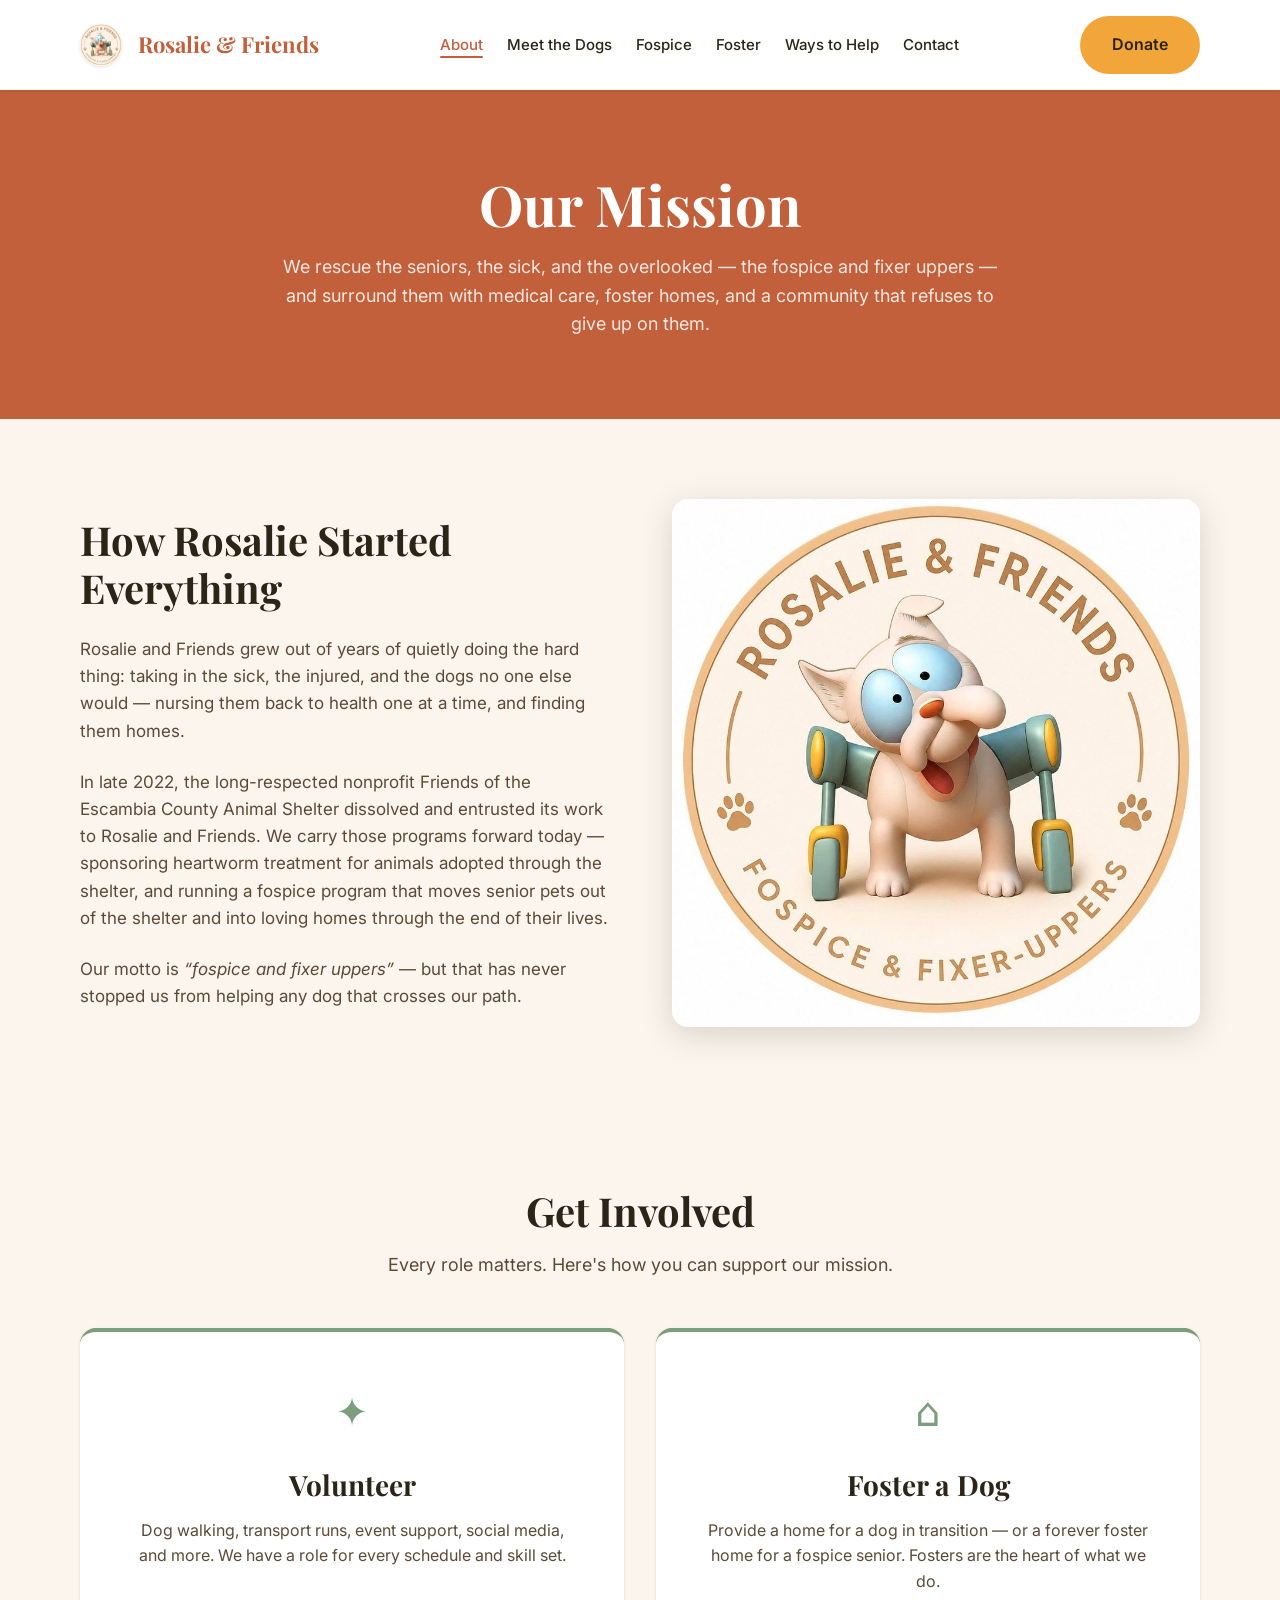
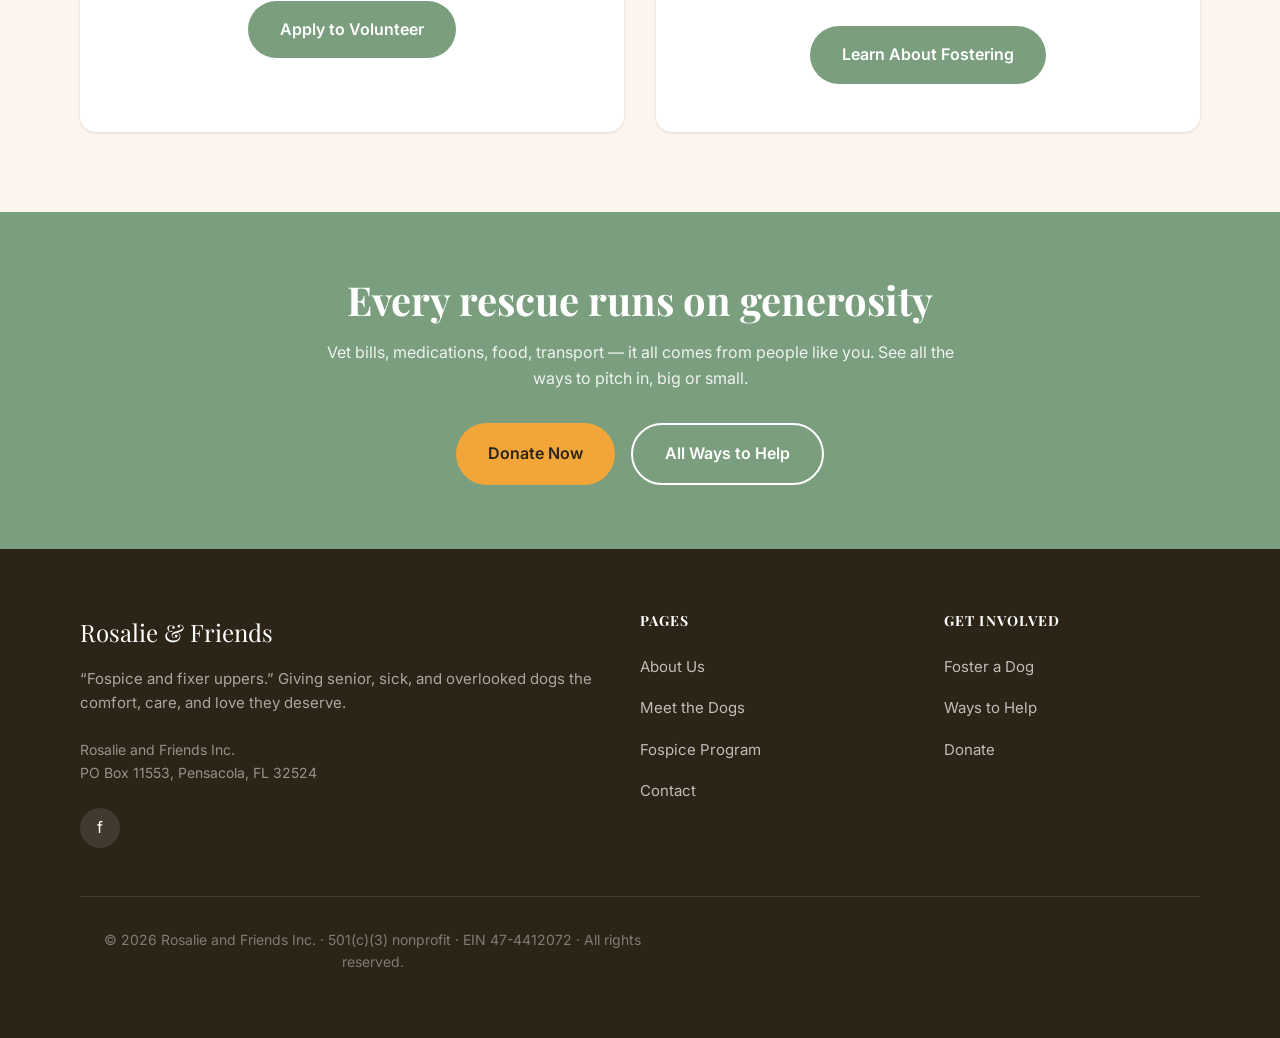
==== commit 5ed1bca8: "gate2: honesty fixes across all pages Removed invented programs (fospice sponsorship card), universa" ====
--- a/about.html
+++ b/about.html
@@ -63,7 +63,7 @@
           <div class="story-text">
             <h2>How Rosalie Started Everything</h2>
             <p>Rosalie and Friends grew out of years of quietly doing the hard thing: taking in the sick, the injured, and the dogs no one else would &mdash; nursing them back to health one at a time, and finding them homes.</p>
-            <p style="margin-top: var(--space-3);">In late 2022, the long-respected nonprofit Friends of the Escambia County Animal Shelter dissolved and entrusted its work to Rosalie and Friends. We carry those programs forward today &mdash; sponsoring heartworm treatment for shelter adoptions, providing medical assistance for shelter animals, and running a fospice program that moves senior pets out of the shelter and into loving homes through the end of their lives.</p>
+            <p style="margin-top: var(--space-3);">In late 2022, the long-respected nonprofit Friends of the Escambia County Animal Shelter dissolved and entrusted its work to Rosalie and Friends. We carry those programs forward today &mdash; sponsoring heartworm treatment for animals adopted through the shelter, and running a fospice program that moves senior pets out of the shelter and into loving homes through the end of their lives.</p>
             <p style="margin-top: var(--space-3);">Our motto is <em>&ldquo;fospice and fixer uppers&rdquo;</em> &mdash; but that has never stopped us from helping any dog that crosses our path.</p>
           </div>
           <div class="story-image">
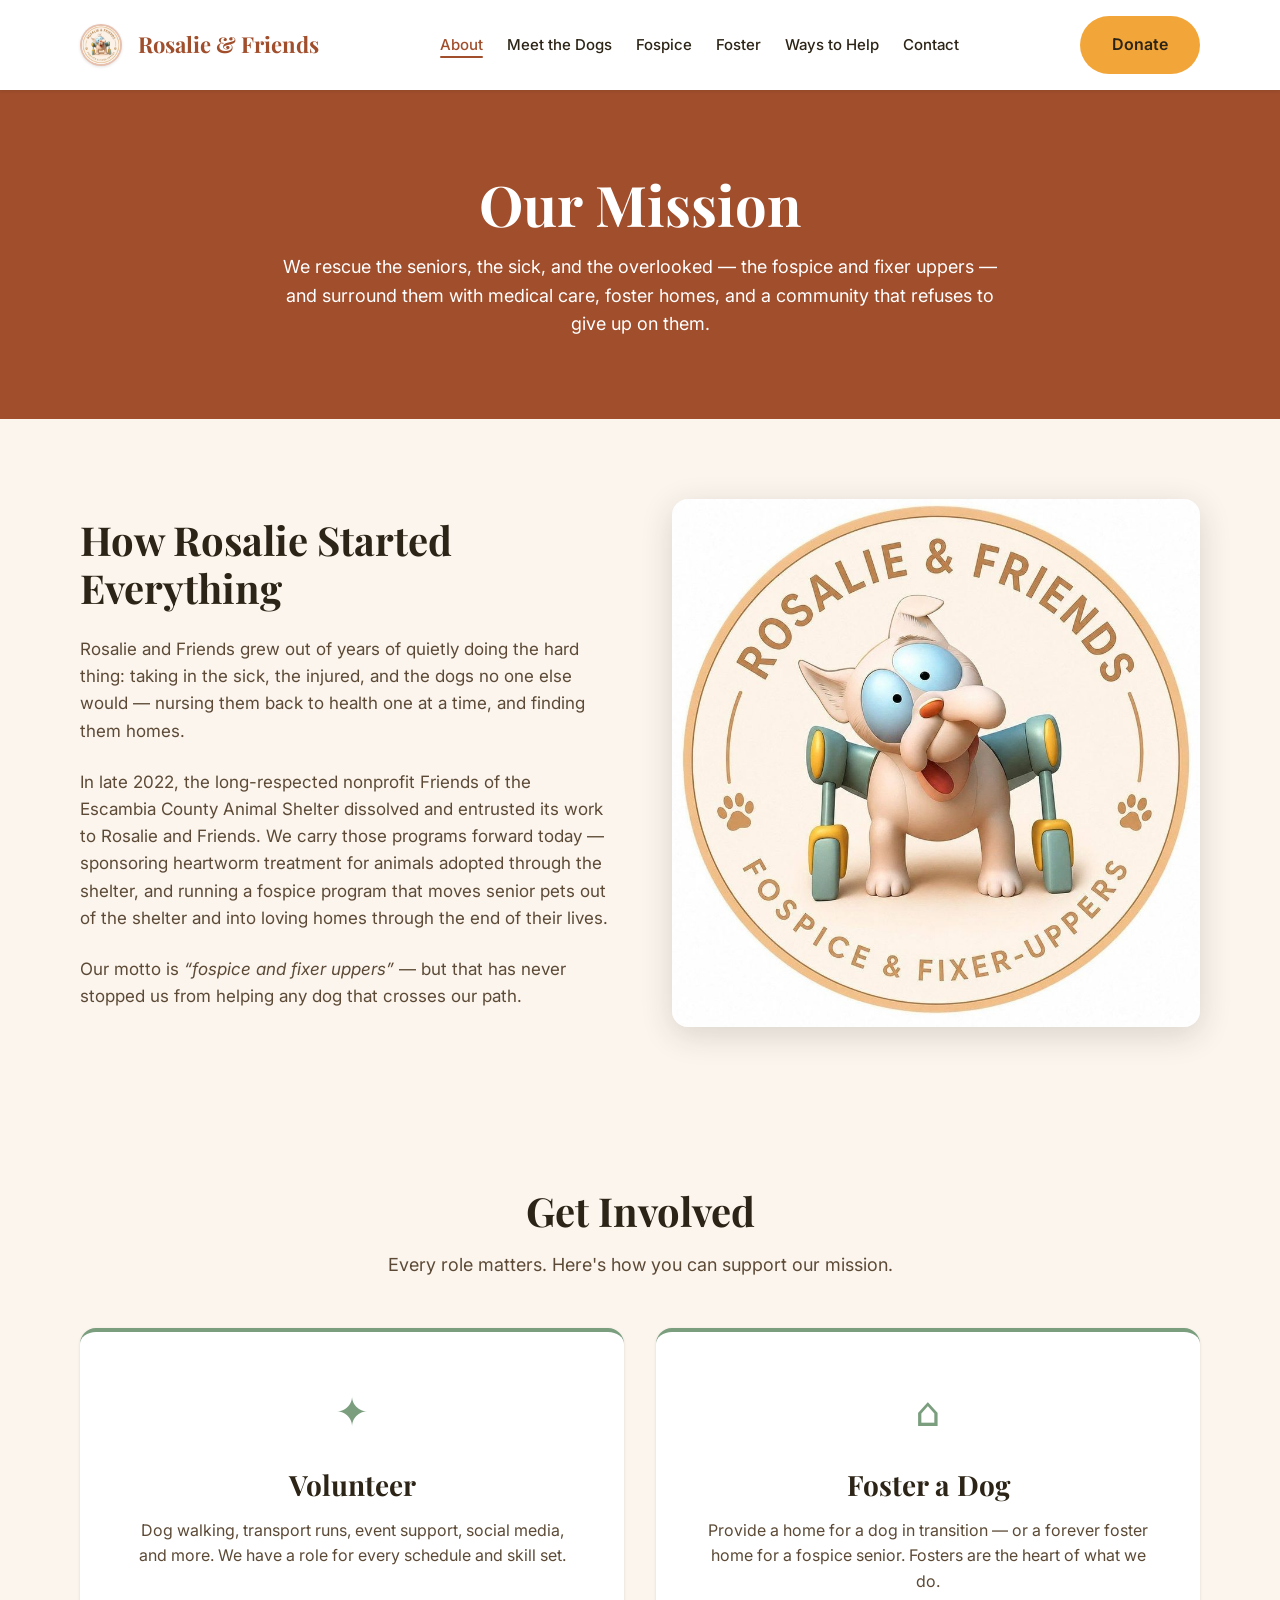
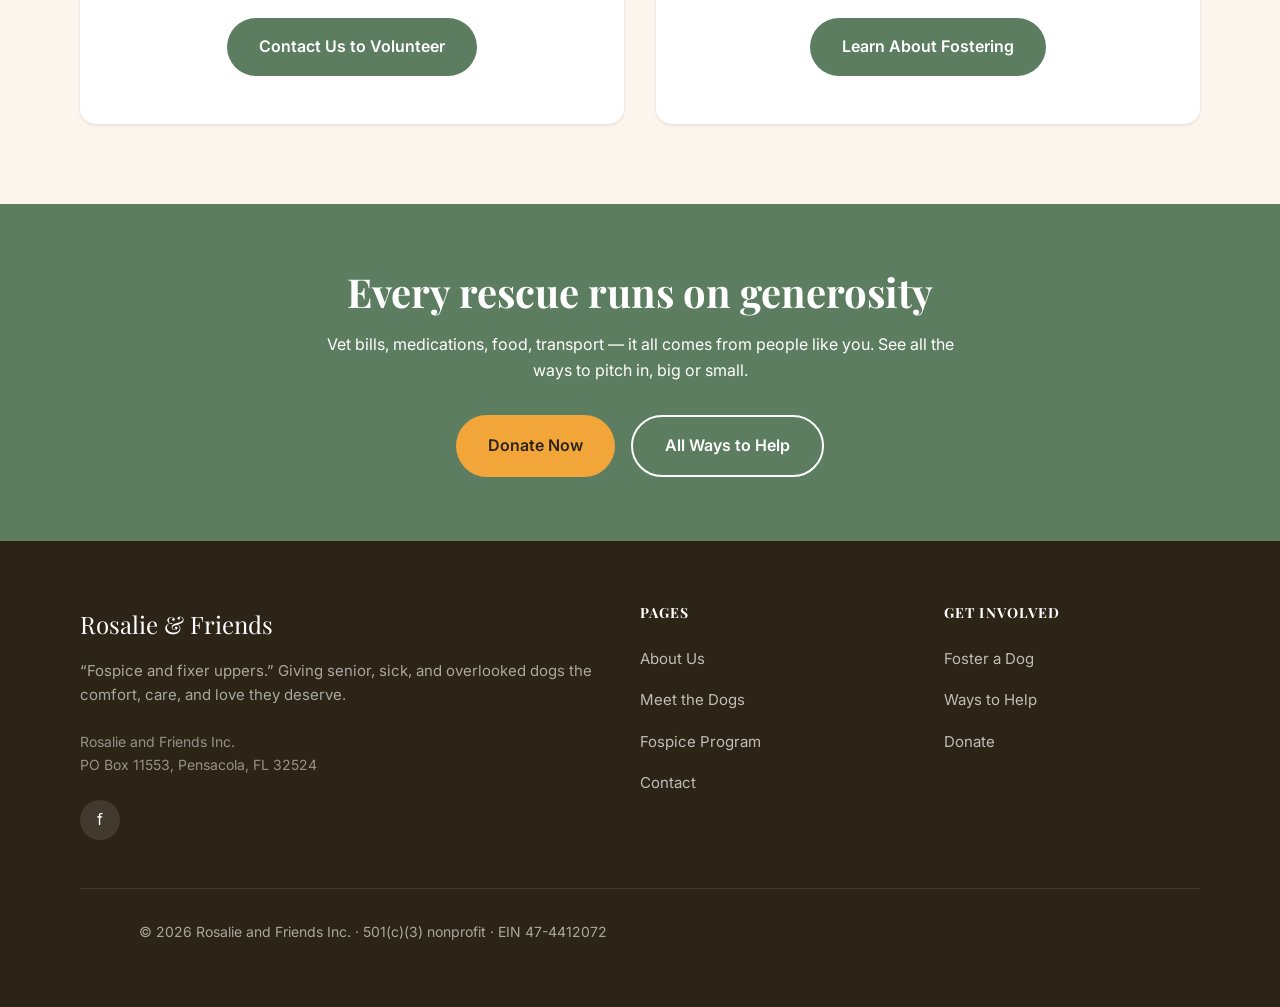
==== commit 732ba1c2: "gate3: 35-finding fix round — a11y contrast, layout alignment, voice Contrast blockers: darker terra" ====
--- a/about.html
+++ b/about.html
@@ -16,7 +16,7 @@
 
   <header class="navbar">
     <div class="container">
-      <nav class="navbar__inner">
+      <nav class="navbar__inner" aria-label="Primary">
         <a href="/" class="navbar__logo">
           <img src="/images/mascot.jpg" onerror="this.onerror=null;this.src='/images/mascot-placeholder.svg';" alt="" class="navbar__logo-img" />
           <span>Rosalie &amp; Friends</span>
@@ -30,13 +30,13 @@
           <li><a href="/contact">Contact</a></li>
         </ul>
         <a href="/ways-to-help#donate" class="btn btn-primary navbar__cta">Donate</a>
-        <button class="navbar__hamburger" aria-label="Toggle navigation" aria-expanded="false">
+        <button class="navbar__hamburger" aria-label="Toggle navigation" aria-expanded="false" aria-controls="mobile-nav">
           <span></span><span></span><span></span>
         </button>
       </nav>
     </div>
   </header>
-  <nav class="nav-overlay" aria-label="Mobile navigation">
+  <nav class="nav-overlay" id="mobile-nav" aria-label="Mobile navigation">
     <a href="/">Home</a>
     <a href="/about">About Us</a>
     <a href="/dogs">Meet the Dogs</a>
@@ -89,7 +89,7 @@
             <div class="involve-card__icon" aria-hidden="true">&#10022;</div>
             <h3>Volunteer</h3>
             <p>Dog walking, transport runs, event support, social media, and more. We have a role for every schedule and skill set.</p>
-            <a href="/contact" class="btn btn-sage">Apply to Volunteer</a>
+            <a href="/contact" class="btn btn-sage">Contact Us to Volunteer</a>
           </div>
           <div class="involve-card">
             <div class="involve-card__icon" aria-hidden="true">&#8962;</div>
@@ -125,7 +125,7 @@
             <a href="https://www.facebook.com/rosalieandfriends" target="_blank" rel="noopener" aria-label="Facebook">f</a>
           </div>
         </div>
-        <nav class="footer__nav">
+        <nav class="footer__nav" aria-label="Footer pages">
           <h4>Pages</h4>
           <ul>
             <li><a href="/about">About Us</a></li>
@@ -134,7 +134,7 @@
             <li><a href="/contact">Contact</a></li>
           </ul>
         </nav>
-        <nav class="footer__nav">
+        <nav class="footer__nav" aria-label="Get involved">
           <h4>Get Involved</h4>
           <ul>
             <li><a href="/foster">Foster a Dog</a></li>
@@ -144,7 +144,7 @@
         </nav>
       </div>
       <div class="footer__bottom">
-        <p>&copy; 2026 Rosalie and Friends Inc. &middot; 501(c)(3) nonprofit &middot; EIN 47-4412072 &middot; All rights reserved.</p>
+        <p>&copy; 2026 Rosalie and Friends Inc. &middot; 501(c)(3) nonprofit &middot; EIN 47-4412072</p>
       </div>
     </div>
   </footer>
--- a/css/styles.css
+++ b/css/styles.css
@@ -7,7 +7,7 @@
 
 /* ── Custom Properties ── */
 :root {
-  --color-terracotta: #C1603A;
+  --color-terracotta: #A04E2C;
   --color-terracotta-dark: #8B3A1E;
   --color-amber: #F2A63A;
   --color-amber-dark: #D4891F;
@@ -127,7 +127,7 @@
 .btn-terracotta:hover { background-color: var(--color-terracotta-dark); }
 
 .btn-sage {
-  background-color: var(--color-sage);
+  background-color: var(--color-sage-dark);
   color: var(--color-white);
 }
 .btn-sage:hover { background-color: var(--color-sage-dark); }
@@ -227,6 +227,7 @@
 .nav-overlay {
   display: none;
   position: fixed;
+  overflow-y: auto;
   inset: 0;
   background-color: var(--color-white);
   z-index: 99;
@@ -331,7 +332,7 @@
   padding-top: var(--space-4);
   text-align: center;
   font-size: 0.875rem;
-  color: rgba(255,255,255,0.4);
+  color: rgba(255,255,255,0.6);
 }
 
 /* ── Dog Cards ── */
@@ -369,7 +370,7 @@
   font-weight: 600;
   text-transform: uppercase;
   letter-spacing: 0.06em;
-  color: var(--color-terracotta);
+  color: var(--color-terracotta-dark);
   background-color: rgba(193,96,58,0.1);
   padding: 2px var(--space-1);
   border-radius: var(--radius-sm);
@@ -404,7 +405,7 @@
 }
 
 .page-hero h1 { color: var(--color-white); margin-bottom: var(--space-2); }
-.page-hero p { color: rgba(255,255,255,0.85); margin-inline: auto; font-size: 1.125rem; }
+.page-hero p { color: #FFFFFF; margin-inline: auto; font-size: 1.125rem; }
 
 /* ═══════════════════════════════════════════
    HOME PAGE
@@ -547,7 +548,7 @@
   font-weight: 700;
   text-transform: uppercase;
   letter-spacing: 0.1em;
-  color: var(--color-amber);
+  color: var(--color-cream);
   margin-bottom: var(--space-2);
 }
 
@@ -580,7 +581,7 @@
   font-weight: 700;
   text-transform: uppercase;
   letter-spacing: 0.08em;
-  color: var(--color-amber);
+  color: var(--color-cream);
   display: block;
   margin-bottom: var(--space-2);
 }
@@ -674,14 +675,14 @@
 }
 
 .adopt-cta-banner {
-  background-color: var(--color-sage);
+  background-color: var(--color-sage-dark);
   color: var(--color-white);
   text-align: center;
   padding-block: var(--space-8);
 }
 
 .adopt-cta-banner h2 { color: var(--color-white); margin-bottom: var(--space-2); }
-.adopt-cta-banner p { color: rgba(255,255,255,0.88); margin-inline: auto; }
+.adopt-cta-banner p { color: #FFFFFF; margin-inline: auto; }
 .adopt-cta-banner .btn-outline {
   border-color: var(--color-white);
   color: var(--color-white);
@@ -770,7 +771,7 @@
 }
 
 .donation-block__text h2 { color: var(--color-charcoal); }
-.donation-block__text p { color: var(--color-charcoal-light); max-width: 55ch; }
+.donation-block__text p { color: var(--color-charcoal); max-width: 55ch; }
 
 .donation-block__actions {
   display: flex;
@@ -913,8 +914,9 @@
 
 /* Focus states — visible on keyboard nav */
 :focus-visible {
-  outline: 3px solid var(--color-amber);
-  outline-offset: 3px;
+  outline: 3px solid var(--color-charcoal);
+  outline-offset: 2px;
+  box-shadow: 0 0 0 6px #FFFFFF;
   border-radius: var(--radius-sm);
 }
 
@@ -1006,7 +1008,7 @@
   border-radius: var(--radius-full);
   background-color: var(--color-white);
   font-family: var(--font-body);
-  font-size: 0.9375rem;
+  font-size: 1rem;
   font-weight: 500;
   color: var(--color-charcoal);
   appearance: none;
@@ -1044,7 +1046,7 @@
 
 /* Fospice tag on dog cards */
 .dog-card__tag--fospice {
-  color: var(--color-sage-dark);
+  color: var(--color-ink-green);
   background-color: rgba(122,158,126,0.16);
 }
 
@@ -1154,3 +1156,167 @@
   padding: 0 var(--space-3) var(--space-3);
   color: var(--color-charcoal-light);
 }
+
+/* ══ Polish layer (Phase 3) ══
+   Signature: rescue-paperwork-made-warm — rubber-stamp badges on dog photos.
+   Everything else is quiet craft: crops, focus, motion restraint. */
+
+:root {
+  --color-ink-red: #B3402E;
+  --color-ink-green: #3E6B44;
+}
+
+/* Rubber stamps */
+.dog-card { position: relative; }
+.stamp {
+  position: absolute;
+  z-index: 2;
+  font-weight: 700;
+  font-size: 0.72rem;
+  letter-spacing: 0.16em;
+  text-transform: uppercase;
+  color: var(--color-ink-red);
+  border: 2px solid currentColor;
+  border-radius: 3px;
+  padding: 3px 10px;
+  background: var(--color-cream);
+  pointer-events: none;
+}
+.stamp--adopted {
+  top: 18px;
+  left: 14px;
+  transform: rotate(-9deg);
+  font-size: 0.95rem;
+  padding: 5px 14px;
+  box-shadow: inset 0 0 0 2px rgba(251,245,238,0.5);
+}
+
+/* Sponsored-fee tag: green ink outline, reads as a mark on the paperwork */
+.dog-card__tag--sponsored {
+  color: var(--color-ink-green);
+  background: transparent;
+  border: 1.5px solid currentColor;
+  border-radius: 3px;
+}
+
+/* Card photos: favor faces in portrait shots */
+.dog-card__img { object-position: center 30%; }
+
+/* Card CTAs: apply is full-width, profile link sits on its own line */
+.dog-card__body > .btn { width: 100%; justify-content: center; }
+.dog-card__body > .dog-card__link { display: inline-block; margin-top: var(--space-2); font-size: 0.9rem; }
+
+/* Tag rows wrap instead of squeezing */
+.dog-card__meta { flex-wrap: wrap; row-gap: 6px; }
+
+/* Happy Tails: compact 4-up on wide screens */
+@media (min-width: 1024px) {
+  .dog-grid--four { grid-template-columns: repeat(4, 1fr); }
+  .dog-grid--four .dog-card__name { font-size: 1.125rem; }
+}
+
+/* Navbar mascot: a touch more presence */
+.navbar__logo-img {
+  width: 42px;
+  height: 42px;
+  border-radius: 50%;
+  object-fit: cover;
+  border: 2px solid rgba(193, 96, 58, 0.35);
+}
+
+/* Hero: favor Esther and the HOME mat, lift text legibility */
+.hero__bg { object-position: 72% center; }
+.hero__overlay {
+  background: linear-gradient(to right, rgba(44,36,22,0.82) 0%, rgba(44,36,22,0.45) 55%, rgba(44,36,22,0.25) 100%);
+}
+
+/* One orchestrated moment: hero content rises on load */
+@media (prefers-reduced-motion: no-preference) {
+  .hero__content > * {
+    opacity: 0;
+    transform: translateY(14px);
+    animation: hero-rise 0.55s ease forwards;
+  }
+  .hero__content > *:nth-child(2) { animation-delay: 0.12s; }
+  .hero__content > *:nth-child(3) { animation-delay: 0.24s; }
+}
+@keyframes hero-rise { to { opacity: 1; transform: none; } }
+
+/* Quality floor */
+
+@media (prefers-reduced-motion: reduce) {
+  html { scroll-behavior: auto; }
+  .dog-card:hover { transform: none; }
+  * { animation-duration: 0.01ms !important; transition-duration: 0.01ms !important; }
+}
+
+/* ── Gate 3 layout fixes ── */
+
+/* 4-step processes: 2x2 on tablet, clean row of four on desktop */
+@media (min-width: 768px) { .steps-grid--4 { grid-template-columns: repeat(2, 1fr); } }
+@media (min-width: 1024px) { .steps-grid--4 { grid-template-columns: repeat(4, 1fr); } }
+
+/* 5-card help grid: center the orphan row */
+@media (min-width: 768px) {
+  .involve-grid--3 { display: flex; flex-wrap: wrap; justify-content: center; }
+  .involve-grid--3 > .involve-card { flex: 0 1 340px; }
+}
+
+/* Bottom-align card CTAs everywhere */
+.involve-card { display: flex; flex-direction: column; }
+.involve-card .btn { margin-top: auto; align-self: center; }
+.involve-card p { margin-bottom: var(--space-3); }
+.dog-card { display: flex; flex-direction: column; }
+.dog-card__body { display: flex; flex-direction: column; flex: 1; }
+.dog-card__body > .btn { margin-top: auto; }
+
+/* Mobile hero: flat top-down scrim so text stays readable across the frame */
+@media (max-width: 767px) {
+  .hero__overlay { background: linear-gradient(to bottom, rgba(44,36,22,0.78) 0%, rgba(44,36,22,0.55) 100%); }
+}
+
+/* 320px viewports: navbar must not overflow */
+@media (max-width: 374px) {
+  .navbar__inner { gap: var(--space-2); }
+  .navbar__logo { font-size: 1.125rem; gap: var(--space-1); }
+  .navbar__logo-img { width: 34px; height: 34px; }
+}
+
+/* Mobile nav overlay: reachable in landscape */
+.nav-overlay { justify-content: safe center; padding-block: 88px var(--space-5); }
+
+/* Happy Tails: 2-up on phones */
+@media (max-width: 767px) {
+  .dog-grid--four { grid-template-columns: repeat(2, 1fr); gap: var(--space-2); }
+  .dog-grid--four .dog-card__name { font-size: 1.05rem; }
+  .dog-grid--four .stamp--adopted { font-size: 0.72rem; padding: 3px 10px; top: 10px; left: 10px; }
+}
+
+/* Screen-reader-only utility */
+.sr-only {
+  position: absolute;
+  width: 1px; height: 1px;
+  padding: 0; margin: -1px;
+  overflow: hidden;
+  clip: rect(0 0 0 0);
+  white-space: nowrap;
+  border: 0;
+}
+
+/* Senior Spotlight photo */
+.spotlight-card { position: relative; }
+.spotlight-card__img {
+  width: 100%;
+  aspect-ratio: 16 / 10;
+  object-fit: cover;
+  object-position: center 35%;
+  border-radius: var(--radius-md);
+  margin-bottom: var(--space-3);
+}
+
+/* In-prose links must look like links */
+.contact-info-card p a, .no-results p a, .faq__body a {
+  text-decoration: underline;
+  text-underline-offset: 2px;
+  color: var(--color-terracotta-dark);
+}
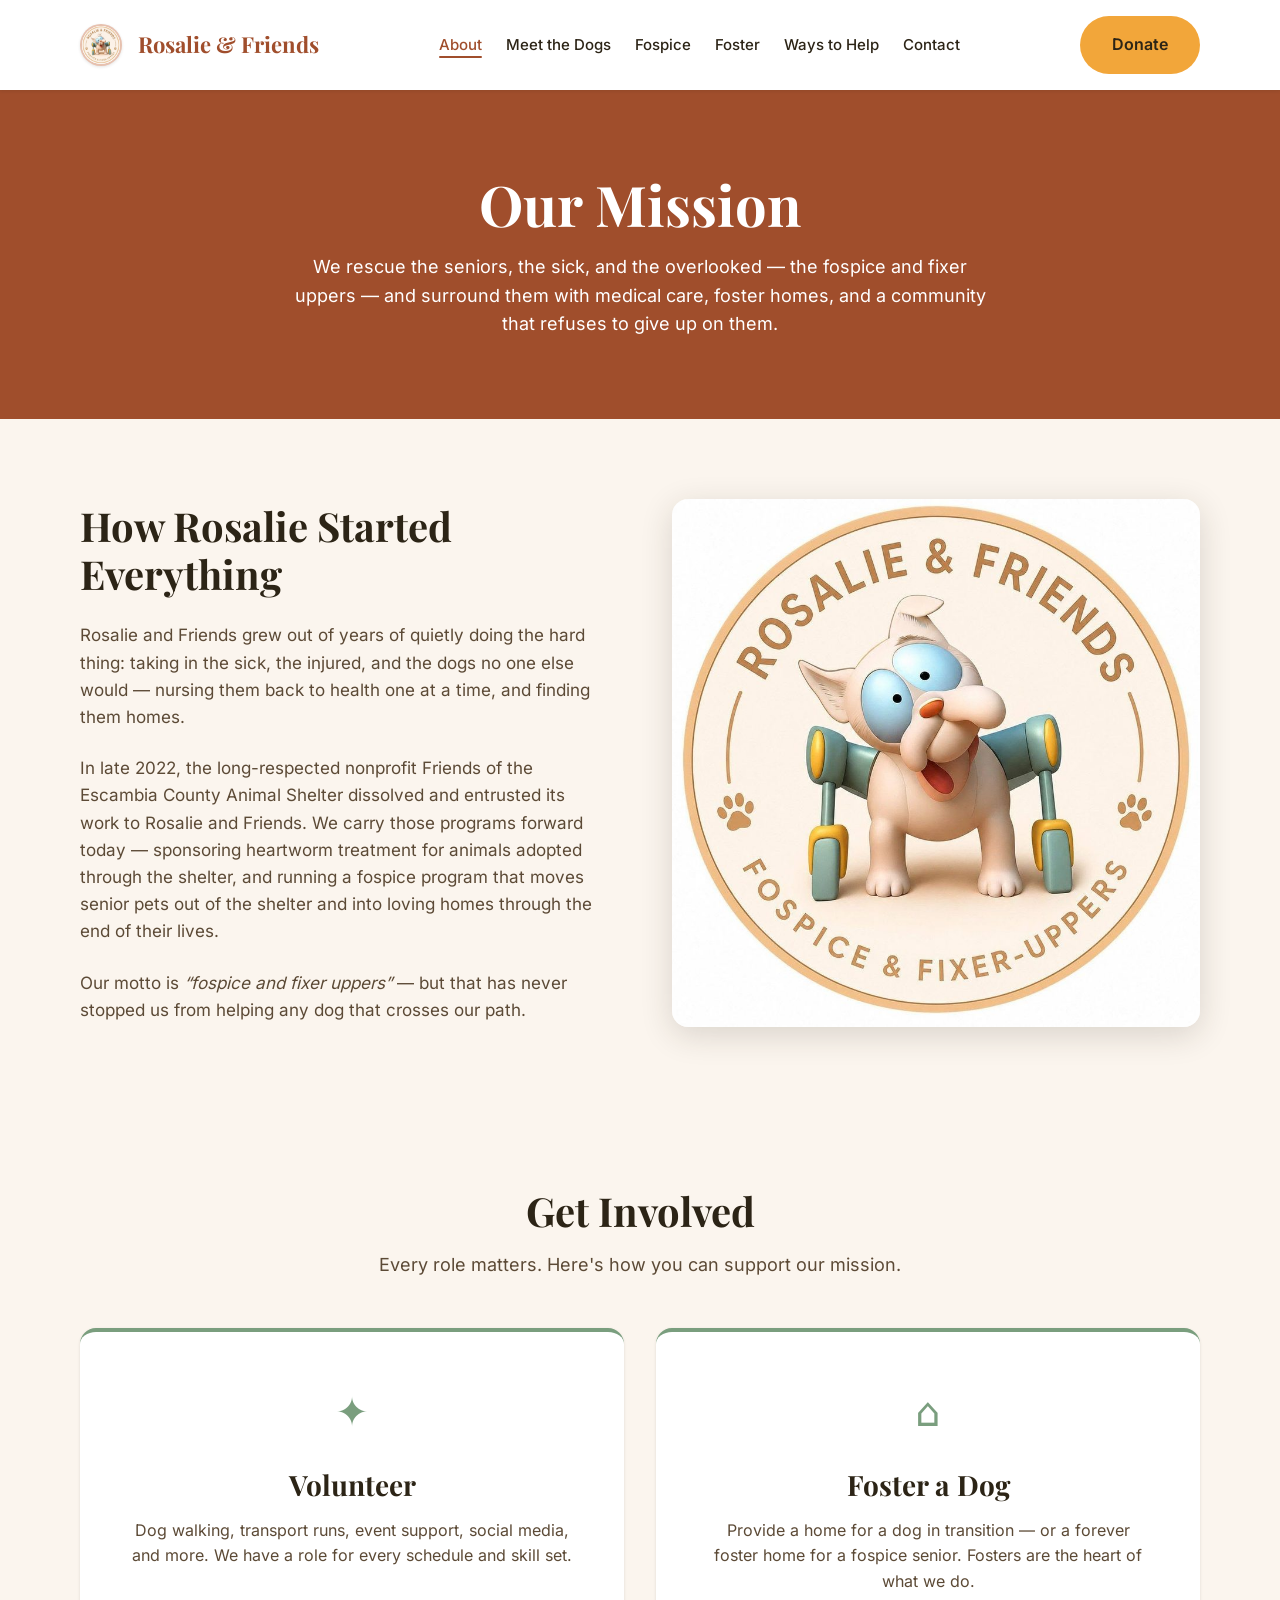
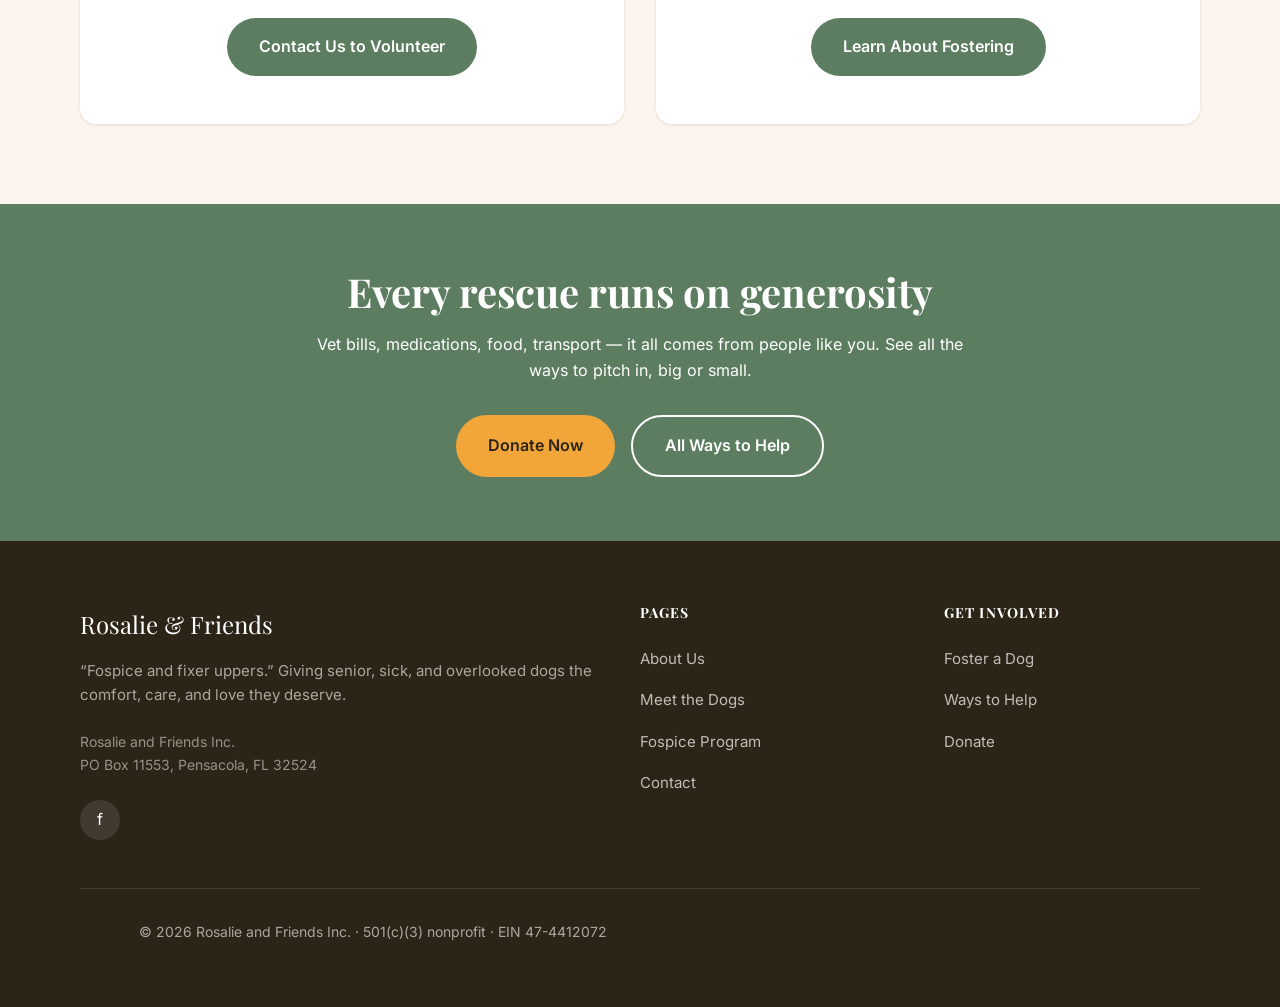
==== commit 8337de54: "prod: icons, og cards, JSON-LD, sitemap/robots/404, vercel config, self-hosted fonts, Lighthouse 90+" ====
--- a/about.html
+++ b/about.html
@@ -5,11 +5,21 @@
   <meta name="viewport" content="width=device-width, initial-scale=1.0" />
   <title>About Us | Rosalie and Friends</title>
   <meta name="description" content="Learn about Rosalie and Friends — our mission, our story, and the fospice and fixer upper dogs we serve in Pensacola, FL." />
-  <link rel="preconnect" href="https://fonts.googleapis.com" />
-  <link rel="preconnect" href="https://fonts.gstatic.com" crossorigin />
-  <link href="https://fonts.googleapis.com/css2?family=Inter:wght@400;500;600;700&family=Playfair+Display:ital,wght@0,400;0,600;0,700;1,600&display=swap" rel="stylesheet" />
+  <link rel="stylesheet" href="/css/fonts.css" />
   <link rel="stylesheet" href="/css/styles.css" />
-  <link rel="icon" type="image/jpeg" href="/images/mascot.jpg" />
+  <link rel="icon" href="/favicon.ico" sizes="48x48" />
+  <link rel="icon" type="image/png" sizes="32x32" href="/images/favicon-32.png" />
+  <link rel="apple-touch-icon" href="/images/apple-touch-icon.png" />
+  <link rel="canonical" href="https://rosalieandfriends.org/about" />
+  <meta property="og:type" content="website" />
+  <meta property="og:site_name" content="Rosalie and Friends" />
+  <meta property="og:title" content="About Us | Rosalie and Friends" />
+  <meta property="og:description" content="Learn about Rosalie and Friends — our mission, our story, and the fospice and fixer upper dogs we serve in Pensacola, FL." />
+  <meta property="og:url" content="https://rosalieandfriends.org/about" />
+  <meta property="og:image" content="https://rosalieandfriends.org/images/og-image.jpg" />
+  <meta property="og:image:width" content="1200" />
+  <meta property="og:image:height" content="630" />
+  <meta name="twitter:card" content="summary_large_image" />
 </head>
 <body>
   <a href="#main-content" class="skip-link">Skip to main content</a>
@@ -126,7 +136,7 @@
           </div>
         </div>
         <nav class="footer__nav" aria-label="Footer pages">
-          <h4>Pages</h4>
+          <h2>Pages</h2>
           <ul>
             <li><a href="/about">About Us</a></li>
             <li><a href="/dogs">Meet the Dogs</a></li>
@@ -135,7 +145,7 @@
           </ul>
         </nav>
         <nav class="footer__nav" aria-label="Get involved">
-          <h4>Get Involved</h4>
+          <h2>Get Involved</h2>
           <ul>
             <li><a href="/foster">Foster a Dog</a></li>
             <li><a href="/ways-to-help">Ways to Help</a></li>
--- a/css/fonts.css
+++ b/css/fonts.css
@@ -0,0 +1,144 @@
+
+@font-face {
+  font-family: 'Inter';
+  font-style: normal;
+  font-weight: 400;
+  font-display: swap;
+  src: url(/fonts/f5.woff2) format('woff2');
+  unicode-range: U+0100-02BA, U+02BD-02C5, U+02C7-02CC, U+02CE-02D7, U+02DD-02FF, U+0304, U+0308, U+0329, U+1D00-1DBF, U+1E00-1E9F, U+1EF2-1EFF, U+2020, U+20A0-20AB, U+20AD-20C0, U+2113, U+2C60-2C7F, U+A720-A7FF;
+}
+
+@font-face {
+  font-family: 'Inter';
+  font-style: normal;
+  font-weight: 400;
+  font-display: swap;
+  src: url(/fonts/f6.woff2) format('woff2');
+  unicode-range: U+0000-00FF, U+0131, U+0152-0153, U+02BB-02BC, U+02C6, U+02DA, U+02DC, U+0304, U+0308, U+0329, U+2000-206F, U+20AC, U+2122, U+2191, U+2193, U+2212, U+2215, U+FEFF, U+FFFD;
+}
+
+@font-face {
+  font-family: 'Inter';
+  font-style: normal;
+  font-weight: 500;
+  font-display: swap;
+  src: url(/fonts/f5.woff2) format('woff2');
+  unicode-range: U+0100-02BA, U+02BD-02C5, U+02C7-02CC, U+02CE-02D7, U+02DD-02FF, U+0304, U+0308, U+0329, U+1D00-1DBF, U+1E00-1E9F, U+1EF2-1EFF, U+2020, U+20A0-20AB, U+20AD-20C0, U+2113, U+2C60-2C7F, U+A720-A7FF;
+}
+
+@font-face {
+  font-family: 'Inter';
+  font-style: normal;
+  font-weight: 500;
+  font-display: swap;
+  src: url(/fonts/f6.woff2) format('woff2');
+  unicode-range: U+0000-00FF, U+0131, U+0152-0153, U+02BB-02BC, U+02C6, U+02DA, U+02DC, U+0304, U+0308, U+0329, U+2000-206F, U+20AC, U+2122, U+2191, U+2193, U+2212, U+2215, U+FEFF, U+FFFD;
+}
+
+@font-face {
+  font-family: 'Inter';
+  font-style: normal;
+  font-weight: 600;
+  font-display: swap;
+  src: url(/fonts/f5.woff2) format('woff2');
+  unicode-range: U+0100-02BA, U+02BD-02C5, U+02C7-02CC, U+02CE-02D7, U+02DD-02FF, U+0304, U+0308, U+0329, U+1D00-1DBF, U+1E00-1E9F, U+1EF2-1EFF, U+2020, U+20A0-20AB, U+20AD-20C0, U+2113, U+2C60-2C7F, U+A720-A7FF;
+}
+
+@font-face {
+  font-family: 'Inter';
+  font-style: normal;
+  font-weight: 600;
+  font-display: swap;
+  src: url(/fonts/f6.woff2) format('woff2');
+  unicode-range: U+0000-00FF, U+0131, U+0152-0153, U+02BB-02BC, U+02C6, U+02DA, U+02DC, U+0304, U+0308, U+0329, U+2000-206F, U+20AC, U+2122, U+2191, U+2193, U+2212, U+2215, U+FEFF, U+FFFD;
+}
+
+@font-face {
+  font-family: 'Inter';
+  font-style: normal;
+  font-weight: 700;
+  font-display: swap;
+  src: url(/fonts/f5.woff2) format('woff2');
+  unicode-range: U+0100-02BA, U+02BD-02C5, U+02C7-02CC, U+02CE-02D7, U+02DD-02FF, U+0304, U+0308, U+0329, U+1D00-1DBF, U+1E00-1E9F, U+1EF2-1EFF, U+2020, U+20A0-20AB, U+20AD-20C0, U+2113, U+2C60-2C7F, U+A720-A7FF;
+}
+
+@font-face {
+  font-family: 'Inter';
+  font-style: normal;
+  font-weight: 700;
+  font-display: swap;
+  src: url(/fonts/f6.woff2) format('woff2');
+  unicode-range: U+0000-00FF, U+0131, U+0152-0153, U+02BB-02BC, U+02C6, U+02DA, U+02DC, U+0304, U+0308, U+0329, U+2000-206F, U+20AC, U+2122, U+2191, U+2193, U+2212, U+2215, U+FEFF, U+FFFD;
+}
+
+@font-face {
+  font-family: 'Playfair Display';
+  font-style: italic;
+  font-weight: 600;
+  font-display: swap;
+  src: url(/fonts/f9.woff2) format('woff2');
+  unicode-range: U+0100-02BA, U+02BD-02C5, U+02C7-02CC, U+02CE-02D7, U+02DD-02FF, U+0304, U+0308, U+0329, U+1D00-1DBF, U+1E00-1E9F, U+1EF2-1EFF, U+2020, U+20A0-20AB, U+20AD-20C0, U+2113, U+2C60-2C7F, U+A720-A7FF;
+}
+
+@font-face {
+  font-family: 'Playfair Display';
+  font-style: italic;
+  font-weight: 600;
+  font-display: swap;
+  src: url(/fonts/f10.woff2) format('woff2');
+  unicode-range: U+0000-00FF, U+0131, U+0152-0153, U+02BB-02BC, U+02C6, U+02DA, U+02DC, U+0304, U+0308, U+0329, U+2000-206F, U+20AC, U+2122, U+2191, U+2193, U+2212, U+2215, U+FEFF, U+FFFD;
+}
+
+@font-face {
+  font-family: 'Playfair Display';
+  font-style: normal;
+  font-weight: 400;
+  font-display: swap;
+  src: url(/fonts/f13.woff2) format('woff2');
+  unicode-range: U+0100-02BA, U+02BD-02C5, U+02C7-02CC, U+02CE-02D7, U+02DD-02FF, U+0304, U+0308, U+0329, U+1D00-1DBF, U+1E00-1E9F, U+1EF2-1EFF, U+2020, U+20A0-20AB, U+20AD-20C0, U+2113, U+2C60-2C7F, U+A720-A7FF;
+}
+
+@font-face {
+  font-family: 'Playfair Display';
+  font-style: normal;
+  font-weight: 400;
+  font-display: swap;
+  src: url(/fonts/f14.woff2) format('woff2');
+  unicode-range: U+0000-00FF, U+0131, U+0152-0153, U+02BB-02BC, U+02C6, U+02DA, U+02DC, U+0304, U+0308, U+0329, U+2000-206F, U+20AC, U+2122, U+2191, U+2193, U+2212, U+2215, U+FEFF, U+FFFD;
+}
+
+@font-face {
+  font-family: 'Playfair Display';
+  font-style: normal;
+  font-weight: 600;
+  font-display: swap;
+  src: url(/fonts/f13.woff2) format('woff2');
+  unicode-range: U+0100-02BA, U+02BD-02C5, U+02C7-02CC, U+02CE-02D7, U+02DD-02FF, U+0304, U+0308, U+0329, U+1D00-1DBF, U+1E00-1E9F, U+1EF2-1EFF, U+2020, U+20A0-20AB, U+20AD-20C0, U+2113, U+2C60-2C7F, U+A720-A7FF;
+}
+
+@font-face {
+  font-family: 'Playfair Display';
+  font-style: normal;
+  font-weight: 600;
+  font-display: swap;
+  src: url(/fonts/f14.woff2) format('woff2');
+  unicode-range: U+0000-00FF, U+0131, U+0152-0153, U+02BB-02BC, U+02C6, U+02DA, U+02DC, U+0304, U+0308, U+0329, U+2000-206F, U+20AC, U+2122, U+2191, U+2193, U+2212, U+2215, U+FEFF, U+FFFD;
+}
+
+@font-face {
+  font-family: 'Playfair Display';
+  font-style: normal;
+  font-weight: 700;
+  font-display: swap;
+  src: url(/fonts/f13.woff2) format('woff2');
+  unicode-range: U+0100-02BA, U+02BD-02C5, U+02C7-02CC, U+02CE-02D7, U+02DD-02FF, U+0304, U+0308, U+0329, U+1D00-1DBF, U+1E00-1E9F, U+1EF2-1EFF, U+2020, U+20A0-20AB, U+20AD-20C0, U+2113, U+2C60-2C7F, U+A720-A7FF;
+}
+
+@font-face {
+  font-family: 'Playfair Display';
+  font-style: normal;
+  font-weight: 700;
+  font-display: swap;
+  src: url(/fonts/f14.woff2) format('woff2');
+  unicode-range: U+0000-00FF, U+0131, U+0152-0153, U+02BB-02BC, U+02C6, U+02DA, U+02DC, U+0304, U+0308, U+0329, U+2000-206F, U+20AC, U+2122, U+2191, U+2193, U+2212, U+2215, U+FEFF, U+FFFD;
+}
--- a/css/styles.css
+++ b/css/styles.css
@@ -304,7 +304,7 @@
 
 .footer__social a:hover { background-color: var(--color-terracotta); }
 
-.footer__nav h4 {
+.footer__nav h2 {
   color: var(--color-white);
   font-size: 0.875rem;
   text-transform: uppercase;
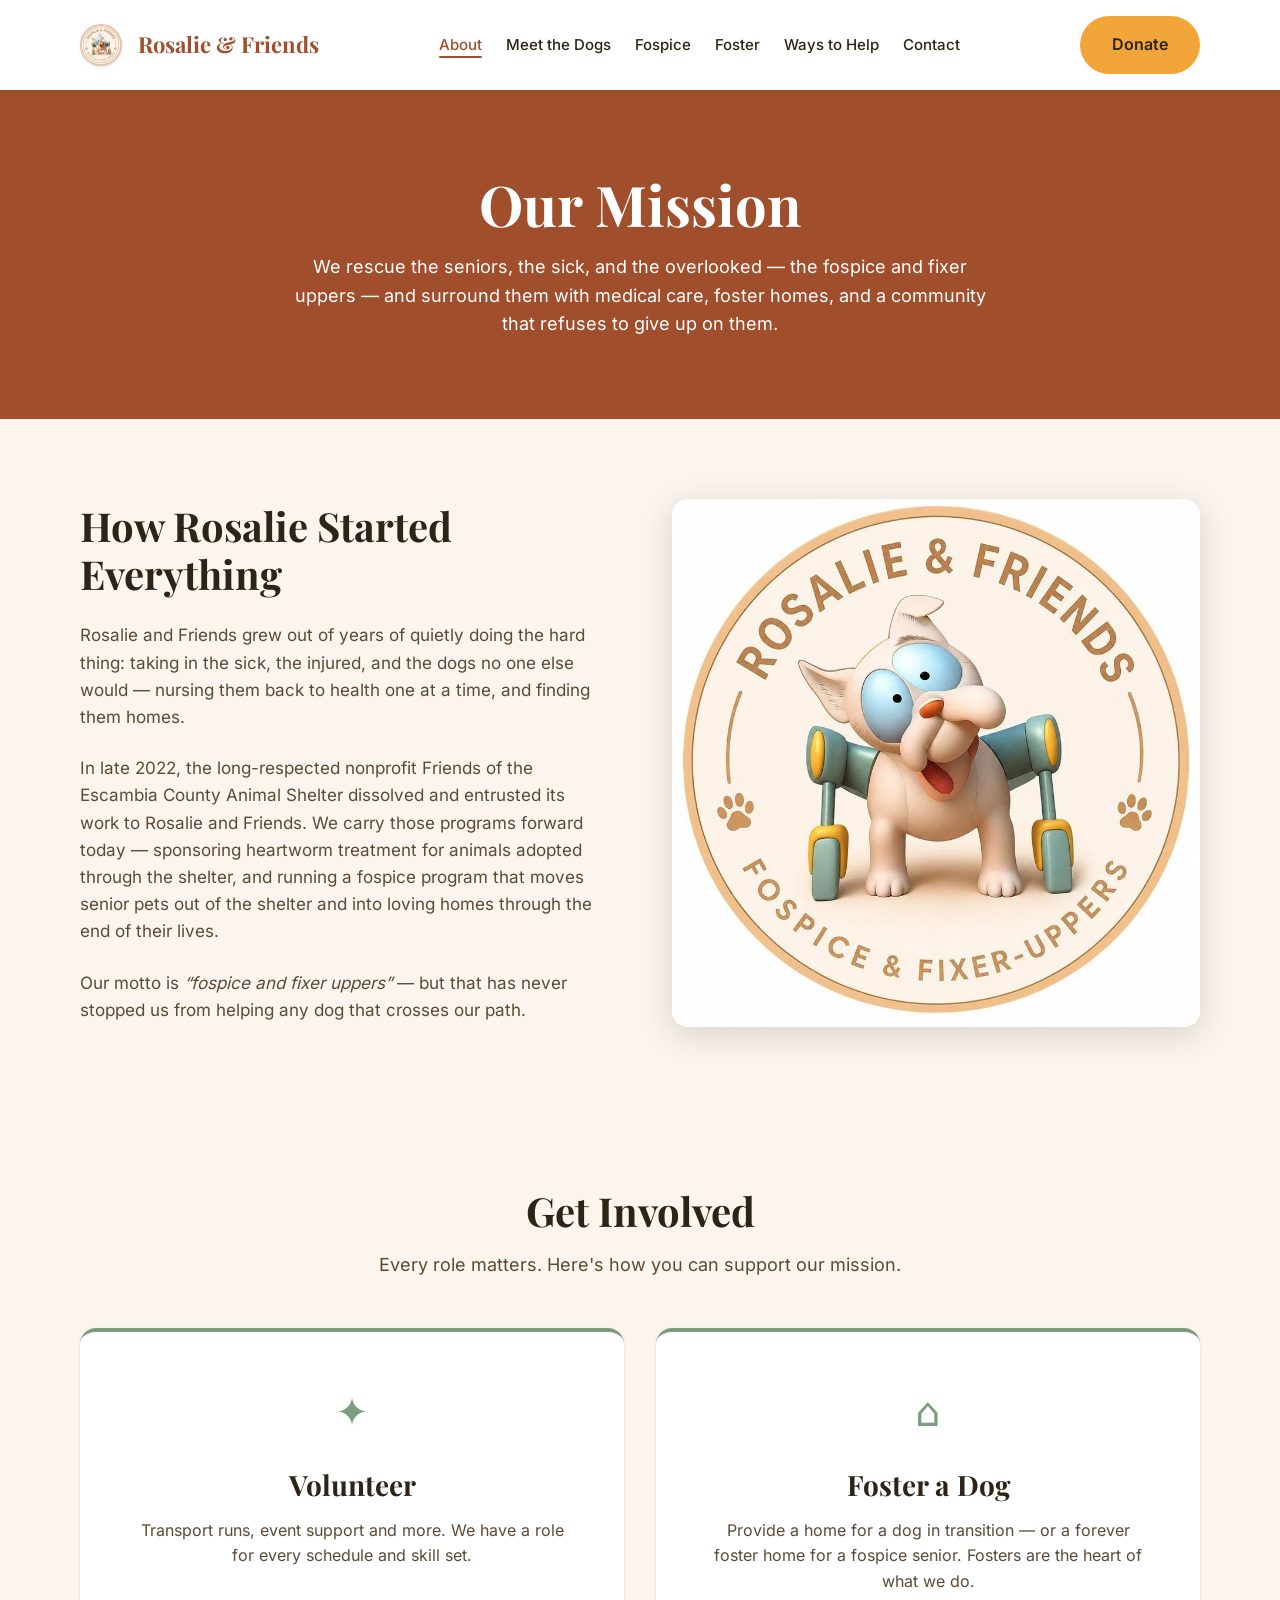
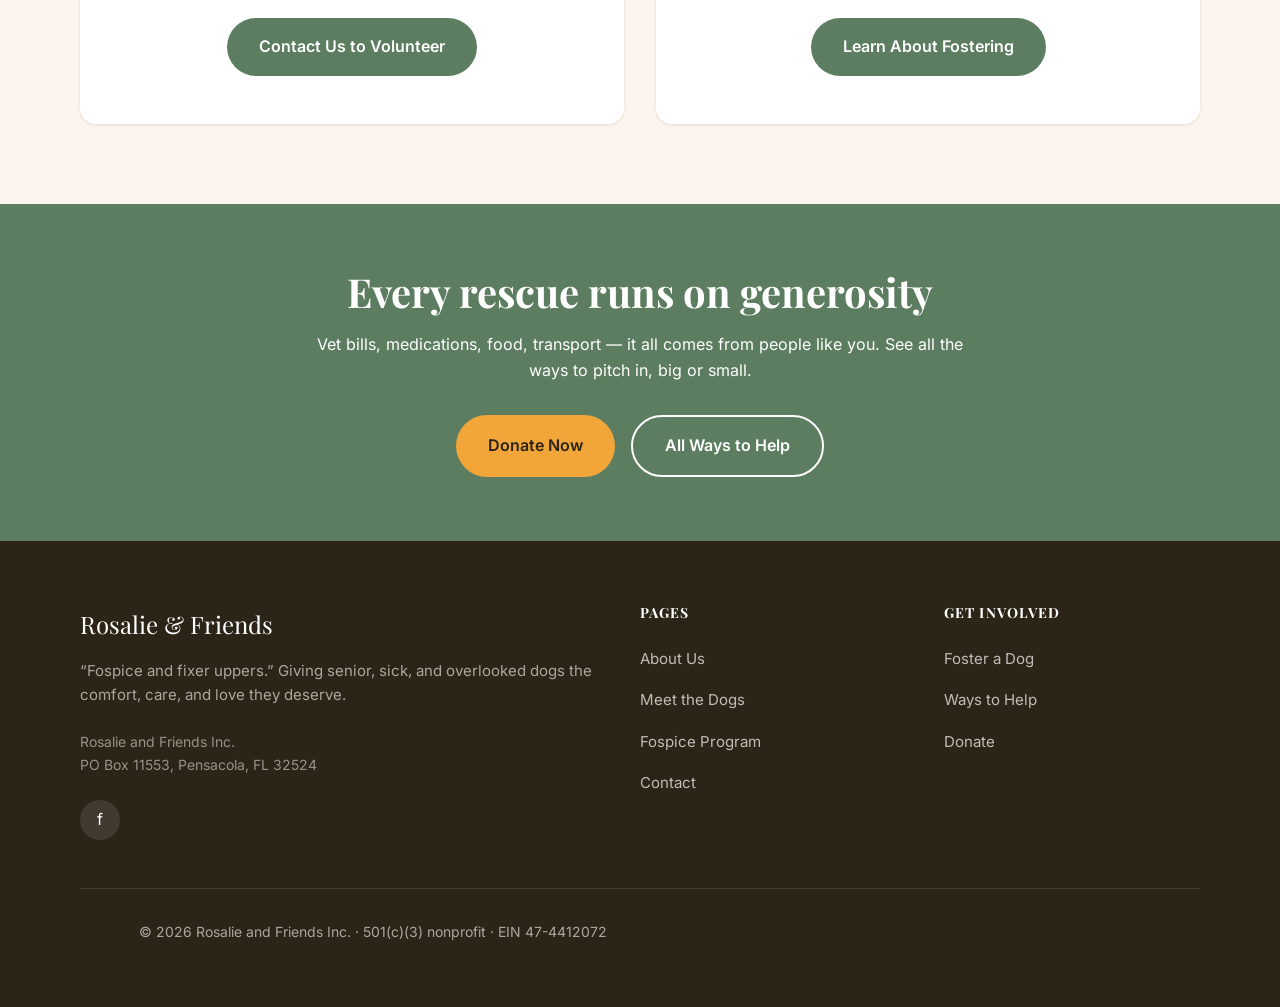
==== commit 82718232: "Update volunteer description in about.html Removed 'Dog walking' from the volunteer description whil" ====
--- a/about.html
+++ b/about.html
@@ -98,7 +98,7 @@
           <div class="involve-card">
             <div class="involve-card__icon" aria-hidden="true">&#10022;</div>
             <h3>Volunteer</h3>
-            <p>Dog walking, transport runs, event support, social media, and more. We have a role for every schedule and skill set.</p>
+            <p>Transport runs, event support and more. We have a role for every schedule and skill set.</p>
             <a href="/contact" class="btn btn-sage">Contact Us to Volunteer</a>
           </div>
           <div class="involve-card">
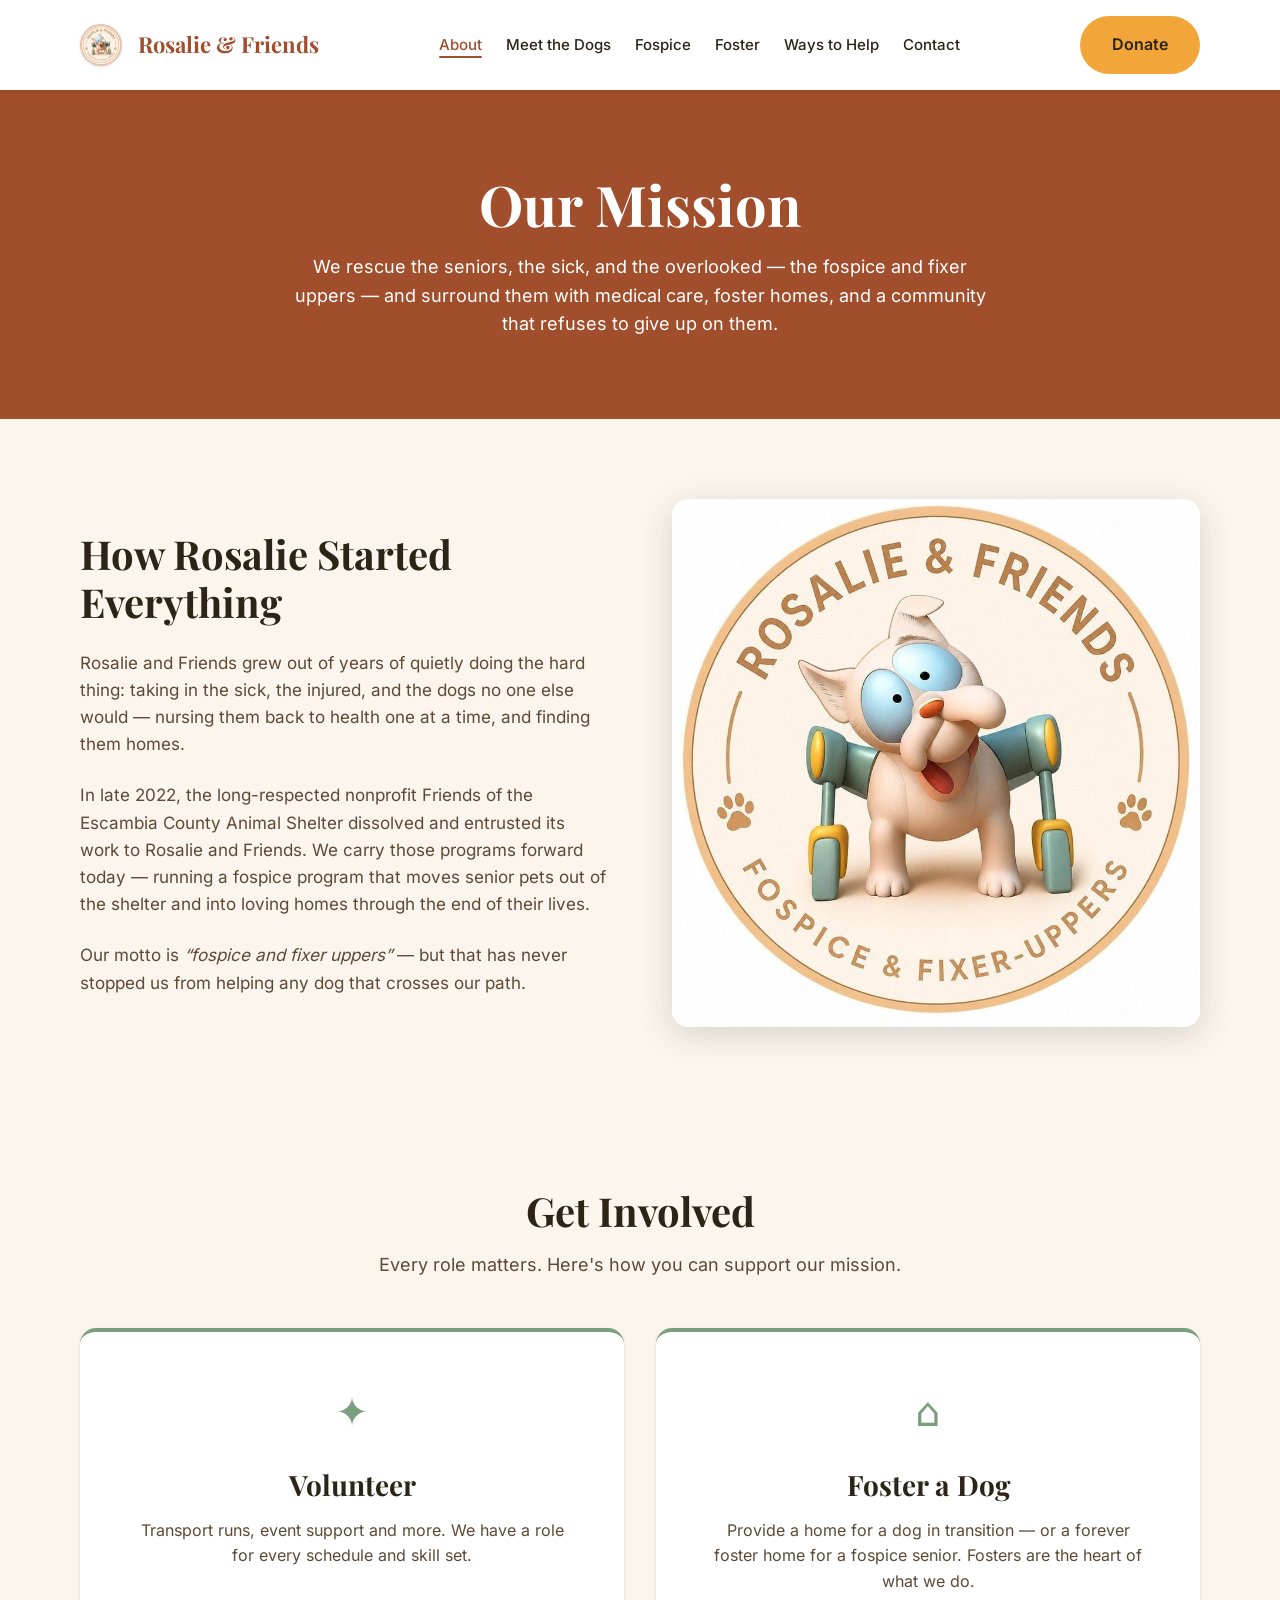
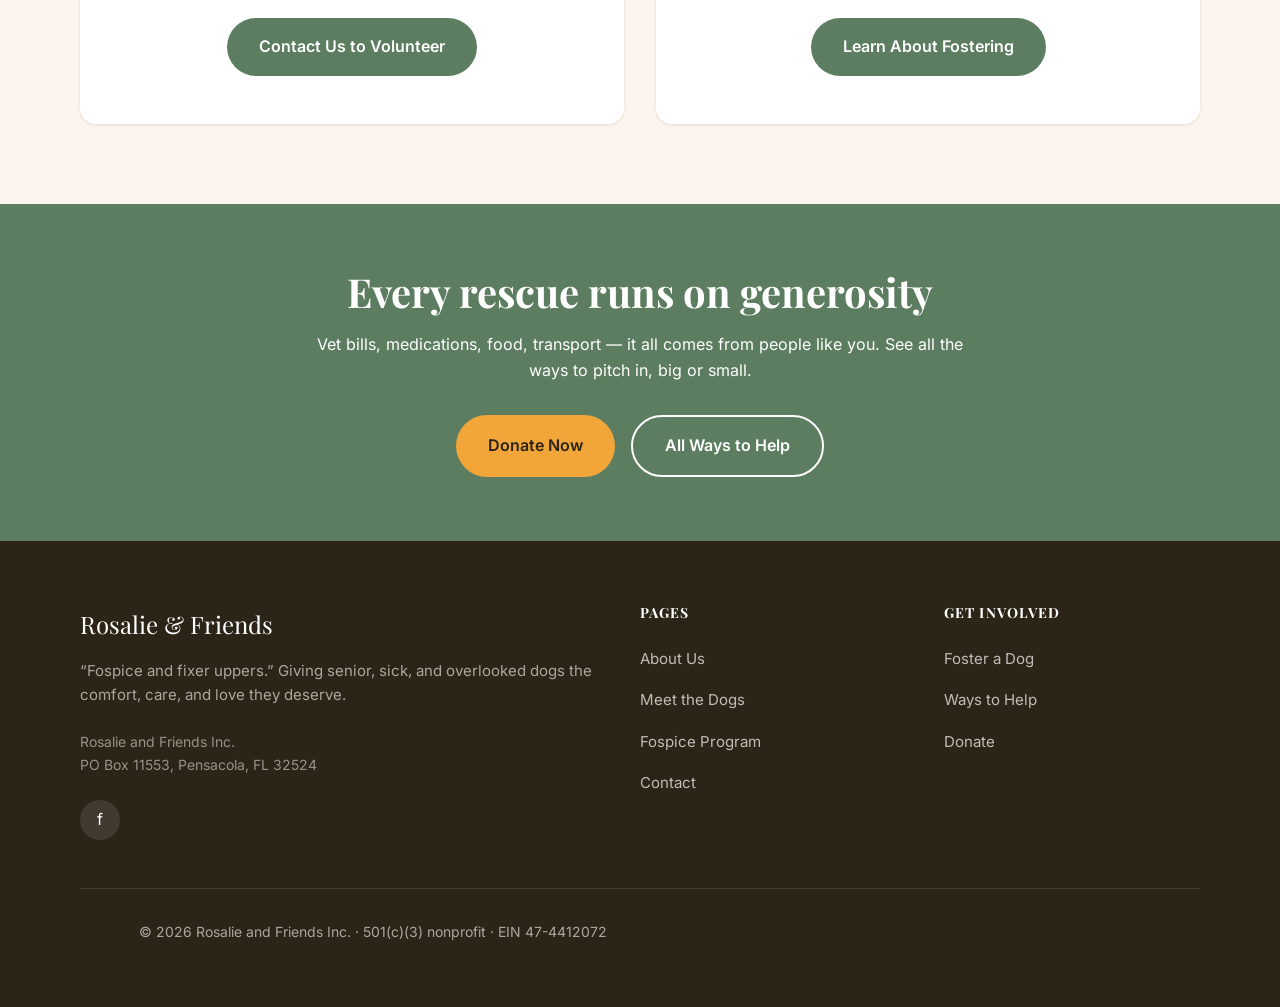
==== commit d75c54f4: "Update about.html" ====
--- a/about.html
+++ b/about.html
@@ -73,7 +73,7 @@
           <div class="story-text">
             <h2>How Rosalie Started Everything</h2>
             <p>Rosalie and Friends grew out of years of quietly doing the hard thing: taking in the sick, the injured, and the dogs no one else would &mdash; nursing them back to health one at a time, and finding them homes.</p>
-            <p style="margin-top: var(--space-3);">In late 2022, the long-respected nonprofit Friends of the Escambia County Animal Shelter dissolved and entrusted its work to Rosalie and Friends. We carry those programs forward today &mdash; sponsoring heartworm treatment for animals adopted through the shelter, and running a fospice program that moves senior pets out of the shelter and into loving homes through the end of their lives.</p>
+            <p style="margin-top: var(--space-3);">In late 2022, the long-respected nonprofit Friends of the Escambia County Animal Shelter dissolved and entrusted its work to Rosalie and Friends. We carry those programs forward today &mdash; running a fospice program that moves senior pets out of the shelter and into loving homes through the end of their lives.</p>
             <p style="margin-top: var(--space-3);">Our motto is <em>&ldquo;fospice and fixer uppers&rdquo;</em> &mdash; but that has never stopped us from helping any dog that crosses our path.</p>
           </div>
           <div class="story-image">
--- a/css/styles.css
+++ b/css/styles.css
@@ -1224,8 +1224,8 @@
   border: 2px solid rgba(193, 96, 58, 0.35);
 }
 
-/* Hero: favor Esther and the HOME mat, lift text legibility */
-.hero__bg { object-position: 72% center; }
+/* Hero: keep the three dogs centered, lift text legibility */
+.hero__bg { object-position: center center; }
 .hero__overlay {
   background: linear-gradient(to right, rgba(44,36,22,0.82) 0%, rgba(44,36,22,0.45) 55%, rgba(44,36,22,0.25) 100%);
 }
@@ -1270,9 +1270,25 @@
 .dog-card__body { display: flex; flex-direction: column; flex: 1; }
 .dog-card__body > .btn { margin-top: auto; }
 
-/* Mobile hero: flat top-down scrim so text stays readable across the frame */
+/* Mobile hero: the landing photo is wide, so on phones we stack it as a
+   full banner (no cropping) with the text in a warm band below, instead of
+   cover-cropping to a single dog. */
 @media (max-width: 767px) {
-  .hero__overlay { background: linear-gradient(to bottom, rgba(44,36,22,0.78) 0%, rgba(44,36,22,0.55) 100%); }
+  .hero {
+    flex-direction: column;
+    min-height: 0;
+    background: #2C2416;
+  }
+  .hero__bg {
+    position: static;
+    width: 100%;
+    height: auto;
+    aspect-ratio: 1536 / 449;
+    object-fit: cover;
+    display: block;
+  }
+  .hero__overlay { display: none; }
+  .hero__content { padding-block: var(--space-6); width: 100%; }
 }
 
 /* 320px viewports: navbar must not overflow */
@@ -1320,3 +1336,209 @@
   text-underline-offset: 2px;
   color: var(--color-terracotta-dark);
 }
+
+/* ============================================================
+   Dog card photo carousel
+   Any .dog-card__gallery with 2+ <img> is turned into a swipeable
+   carousel by js/main.js. Cards with a single photo are untouched.
+   ============================================================ */
+.dog-card__gallery {
+  position: relative;
+  overflow: hidden;
+}
+/* Before JS runs (or if JS is off) only the first photo shows */
+.dog-card__gallery:not(.is-enhanced) .dog-card__img ~ .dog-card__img {
+  display: none;
+}
+.dog-card__track {
+  display: flex;
+  transition: transform 0.4s ease;
+}
+.dog-card__track .dog-card__img {
+  flex: 0 0 100%;
+  width: 100%;
+}
+.dog-card__nav {
+  position: absolute;
+  top: 50%;
+  transform: translateY(-50%);
+  width: 34px;
+  height: 34px;
+  border: none;
+  border-radius: 50%;
+  cursor: pointer;
+  background: rgba(255, 255, 255, 0.85);
+  color: var(--color-charcoal, #333);
+  font-size: 1.4rem;
+  line-height: 1;
+  display: flex;
+  align-items: center;
+  justify-content: center;
+  box-shadow: var(--shadow-sm);
+  opacity: 0;
+  transition: opacity var(--transition), background 0.2s;
+  z-index: 2;
+}
+.dog-card__nav--prev { left: 8px; }
+.dog-card__nav--next { right: 8px; }
+.dog-card:hover .dog-card__nav,
+.dog-card__gallery:focus-within .dog-card__nav {
+  opacity: 1;
+}
+.dog-card__nav:hover { background: #fff; }
+.dog-card__nav:focus-visible {
+  opacity: 1;
+  outline: 2px solid var(--color-terracotta);
+  outline-offset: 2px;
+}
+.dog-card__dots {
+  position: absolute;
+  bottom: 8px;
+  left: 0;
+  right: 0;
+  display: flex;
+  gap: 6px;
+  justify-content: center;
+  z-index: 2;
+}
+.dog-card__dot {
+  width: 8px;
+  height: 8px;
+  padding: 0;
+  border: none;
+  border-radius: 50%;
+  cursor: pointer;
+  background: rgba(255, 255, 255, 0.65);
+  box-shadow: 0 0 0 1px rgba(0, 0, 0, 0.25);
+  transition: background 0.2s, transform 0.2s;
+}
+.dog-card__dot.is-active {
+  background: #fff;
+  transform: scale(1.3);
+}
+.dog-card__dot:focus-visible {
+  outline: 2px solid var(--color-terracotta);
+  outline-offset: 2px;
+}
+/* On touch devices there is no hover, so keep the arrows visible */
+@media (hover: none) {
+  .dog-card__nav { opacity: 1; background: rgba(255, 255, 255, 0.9); }
+}
+@media (prefers-reduced-motion: reduce) {
+  .dog-card__track { transition: none; }
+}
+
+/* Click a photo to see it full-size (uncropped) */
+.dog-card__gallery.is-enhanced .dog-card__img { cursor: zoom-in; }
+.dog-card__zoom {
+  position: absolute;
+  top: 8px;
+  right: 8px;
+  width: 32px;
+  height: 32px;
+  border: none;
+  border-radius: 50%;
+  cursor: zoom-in;
+  background: rgba(255, 255, 255, 0.85);
+  color: var(--color-charcoal, #333);
+  font-size: 1rem;
+  line-height: 1;
+  display: flex;
+  align-items: center;
+  justify-content: center;
+  box-shadow: var(--shadow-sm);
+  opacity: 0;
+  transition: opacity var(--transition), background 0.2s;
+  z-index: 3;
+}
+.dog-card:hover .dog-card__zoom,
+.dog-card__gallery:focus-within .dog-card__zoom {
+  opacity: 1;
+}
+.dog-card__zoom:hover { background: #fff; }
+.dog-card__zoom:focus-visible {
+  opacity: 1;
+  outline: 2px solid var(--color-terracotta);
+  outline-offset: 2px;
+}
+@media (hover: none) {
+  .dog-card__zoom { opacity: 1; background: rgba(255, 255, 255, 0.9); }
+}
+
+/* Full-photo lightbox */
+.lightbox {
+  position: fixed;
+  inset: 0;
+  z-index: 1000;
+  display: flex;
+  align-items: center;
+  justify-content: center;
+  background: rgba(0, 0, 0, 0.9);
+  opacity: 0;
+  transition: opacity 0.2s ease;
+}
+.lightbox.is-open { opacity: 1; }
+.lightbox[hidden] { display: none; }
+.lightbox__img {
+  max-width: 92vw;
+  max-height: 86vh;
+  width: auto;
+  height: auto;
+  object-fit: contain;
+  border-radius: 6px;
+  box-shadow: 0 10px 40px rgba(0, 0, 0, 0.5);
+}
+.lightbox__close,
+.lightbox__nav {
+  position: absolute;
+  border: none;
+  cursor: pointer;
+  background: rgba(255, 255, 255, 0.15);
+  color: #fff;
+  display: flex;
+  align-items: center;
+  justify-content: center;
+  border-radius: 50%;
+  transition: background 0.2s;
+}
+.lightbox__close {
+  top: 16px;
+  right: 20px;
+  width: 44px;
+  height: 44px;
+  font-size: 1.8rem;
+  line-height: 1;
+}
+.lightbox__nav {
+  top: 50%;
+  transform: translateY(-50%);
+  width: 48px;
+  height: 48px;
+  font-size: 2rem;
+  line-height: 1;
+}
+.lightbox__nav--prev { left: 16px; }
+.lightbox__nav--next { right: 16px; }
+.lightbox__close:hover,
+.lightbox__nav:hover { background: rgba(255, 255, 255, 0.3); }
+.lightbox__close:focus-visible,
+.lightbox__nav:focus-visible {
+  outline: 2px solid #fff;
+  outline-offset: 2px;
+}
+.lightbox__caption {
+  position: absolute;
+  bottom: 16px;
+  left: 0;
+  right: 0;
+  text-align: center;
+  color: #fff;
+  font-size: 0.9rem;
+  margin: 0;
+}
+@media (max-width: 640px) {
+  .lightbox__nav { width: 40px; height: 40px; font-size: 1.6rem; }
+  .lightbox__nav--prev { left: 6px; }
+  .lightbox__nav--next { right: 6px; }
+  .lightbox__img { max-width: 96vw; max-height: 80vh; }
+}
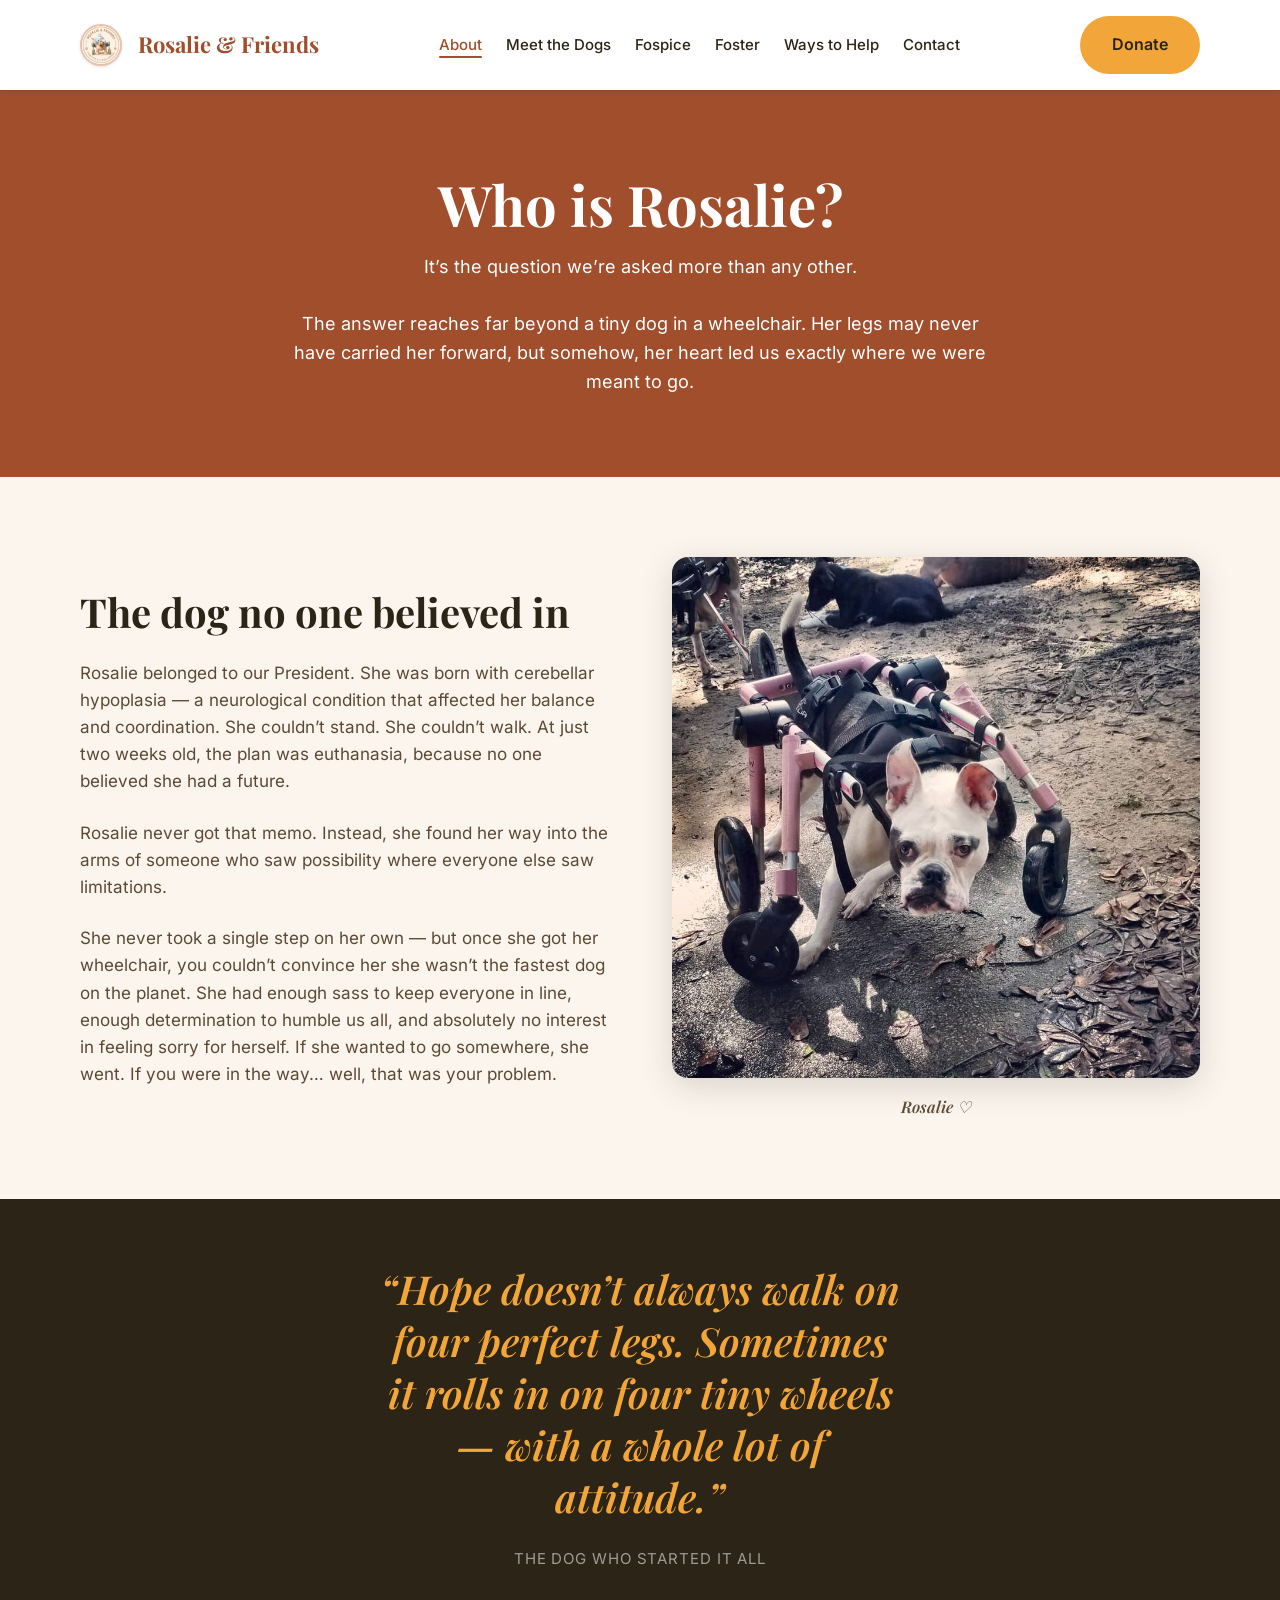
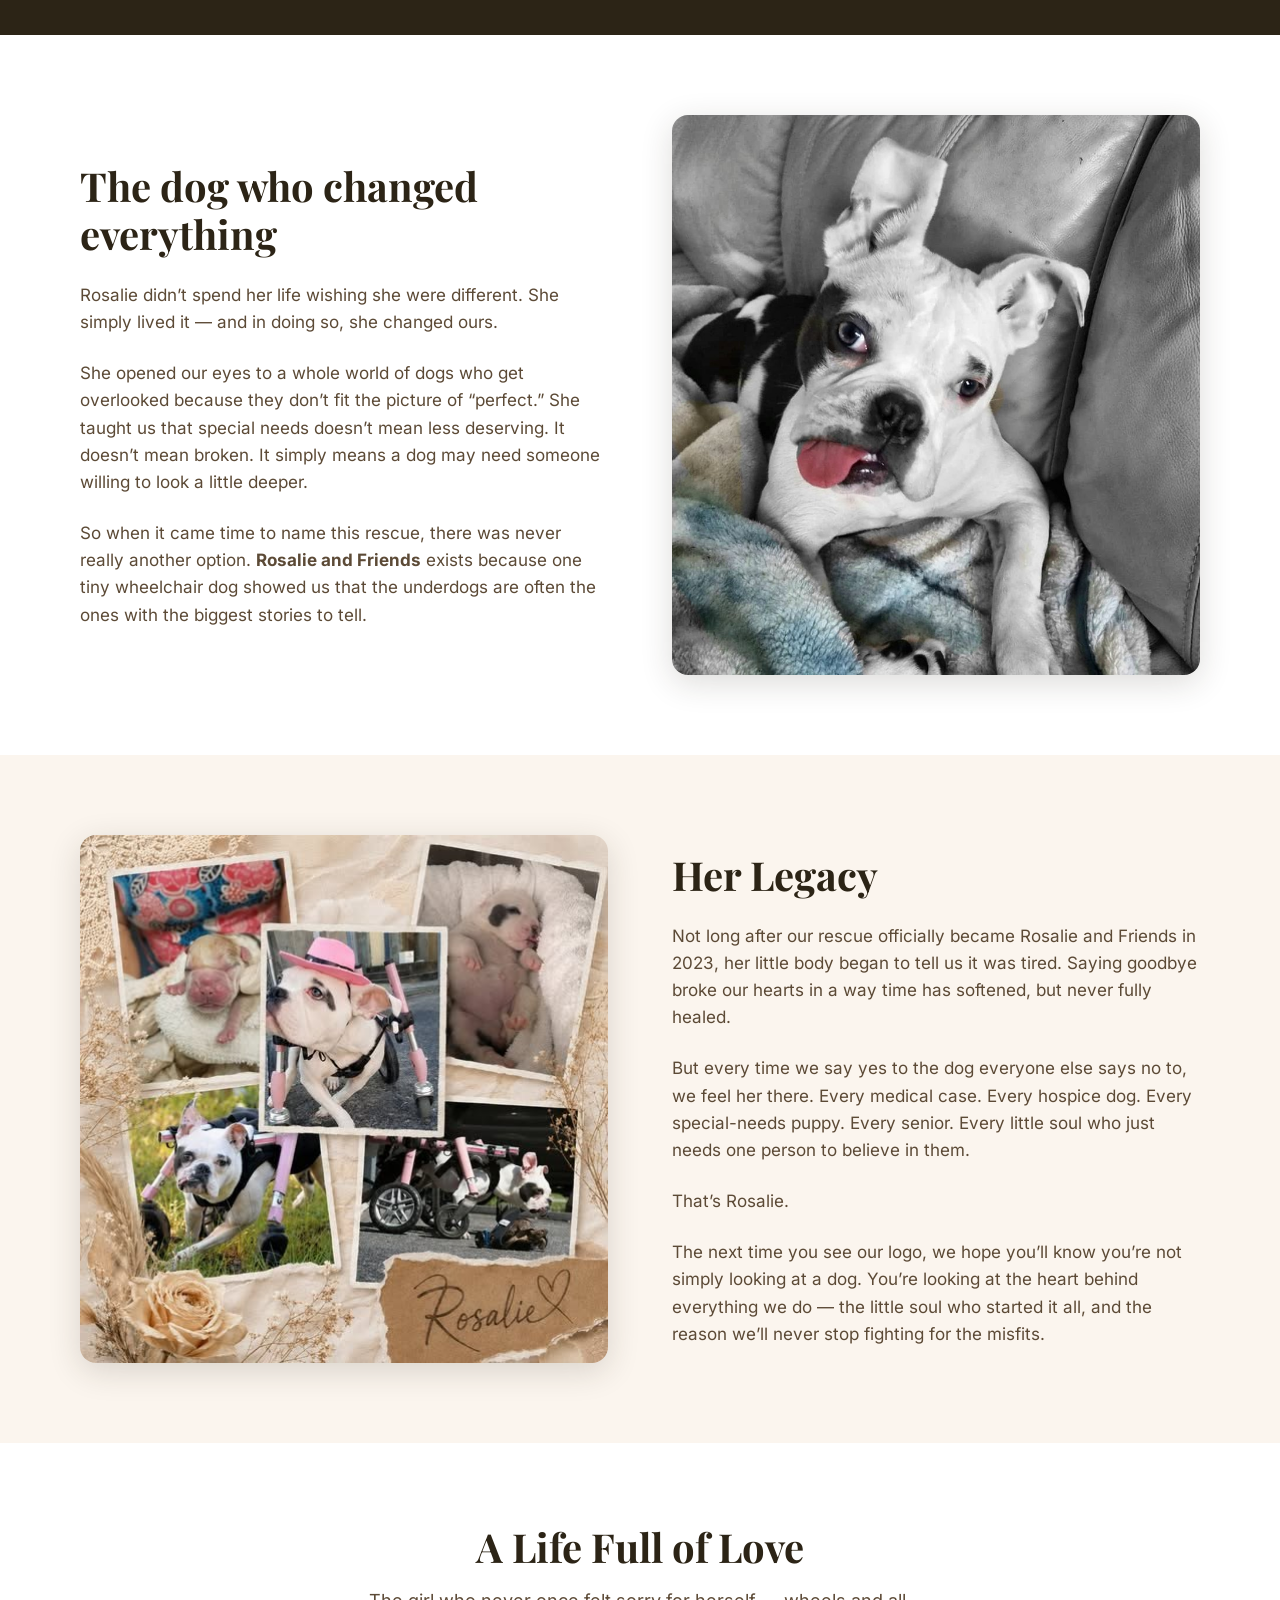
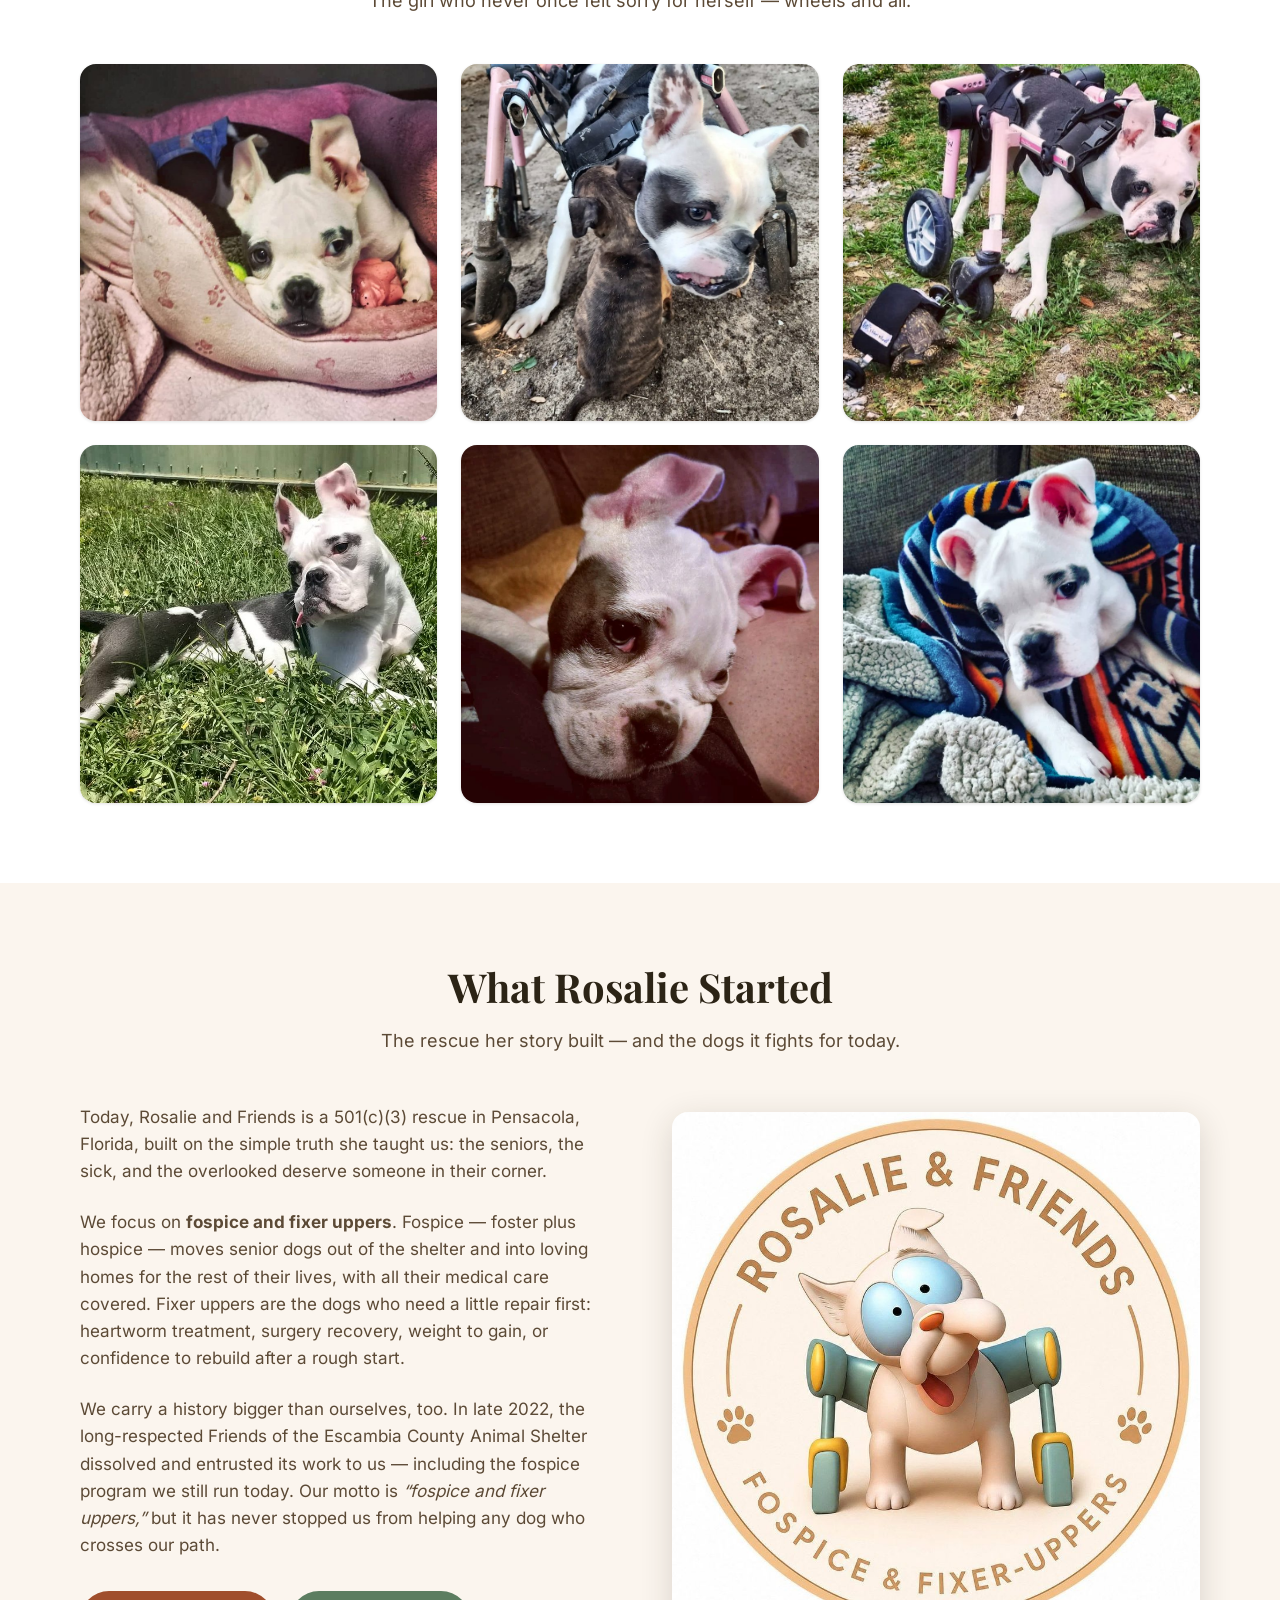
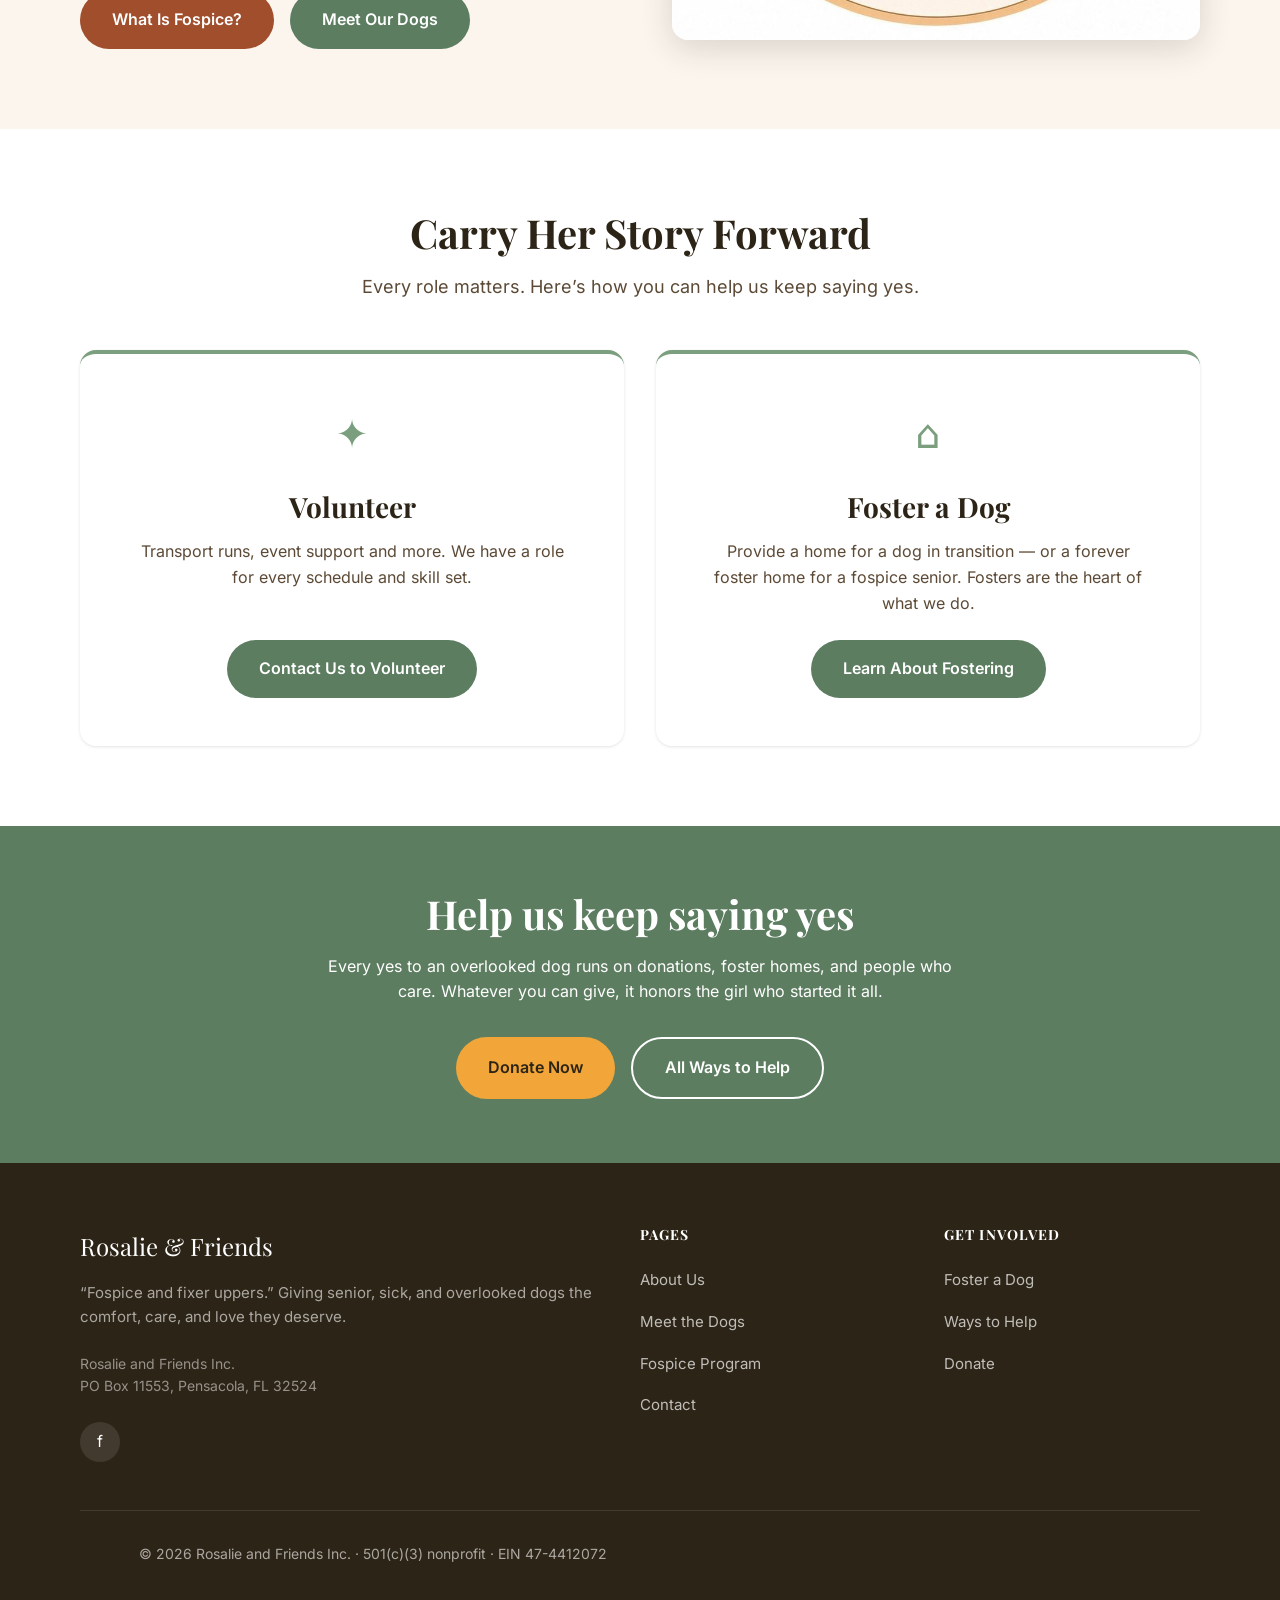
==== commit f45754c8: "content: rewrite About page around Rosalie's story; re-crop hero to 2.5:1 - about.html: "Who is Rosa" ====
--- a/about.html
+++ b/about.html
@@ -4,7 +4,7 @@
   <meta charset="UTF-8" />
   <meta name="viewport" content="width=device-width, initial-scale=1.0" />
   <title>About Us | Rosalie and Friends</title>
-  <meta name="description" content="Learn about Rosalie and Friends — our mission, our story, and the fospice and fixer upper dogs we serve in Pensacola, FL." />
+  <meta name="description" content="Meet Rosalie — the little wheelchair dog who started it all — and the fospice and fixer-upper dog rescue built in her honor in Pensacola, FL." />
   <link rel="stylesheet" href="/css/fonts.css" />
   <link rel="stylesheet" href="/css/styles.css" />
   <link rel="icon" href="/favicon.ico" sizes="48x48" />
@@ -14,7 +14,7 @@
   <meta property="og:type" content="website" />
   <meta property="og:site_name" content="Rosalie and Friends" />
   <meta property="og:title" content="About Us | Rosalie and Friends" />
-  <meta property="og:description" content="Learn about Rosalie and Friends — our mission, our story, and the fospice and fixer upper dogs we serve in Pensacola, FL." />
+  <meta property="og:description" content="Meet Rosalie — the little wheelchair dog who started it all — and the fospice and fixer-upper dog rescue built in her honor in Pensacola, FL." />
   <meta property="og:url" content="https://rosalieandfriends.org/about" />
   <meta property="og:image" content="https://rosalieandfriends.org/images/og-image.jpg" />
   <meta property="og:image:width" content="1200" />
@@ -32,7 +32,7 @@
           <span>Rosalie &amp; Friends</span>
         </a>
         <ul class="navbar__links">
-          <li><a href="/about">About</a></li>
+          <li><a href="/about" class="active">About</a></li>
           <li><a href="/dogs">Meet the Dogs</a></li>
           <li><a href="/fospice">Fospice</a></li>
           <li><a href="/foster">Foster</a></li>
@@ -58,41 +58,123 @@
   </nav>
 
   <main id="main-content">
-    <!-- MISSION HERO -->
+    <!-- HERO: WHO IS ROSALIE? -->
     <section class="page-hero">
       <div class="container">
-        <h1>Our Mission</h1>
-        <p>We rescue the seniors, the sick, and the overlooked &mdash; the fospice and fixer uppers &mdash; and surround them with medical care, foster homes, and a community that refuses to give up on them.</p>
-      </div>
-    </section>
-
-    <!-- ORIGIN STORY -->
+        <h1>Who is Rosalie?</h1>
+        <p>It&rsquo;s the question we&rsquo;re asked more than any other.<br /><br />The answer reaches far beyond a tiny dog in a wheelchair. Her legs may never have carried her forward, but somehow, her heart led us exactly where we were meant to go.</p>
+      </div>
+    </section>
+
+    <!-- STORY 1: THE DOG NO ONE BELIEVED IN -->
     <section class="section">
       <div class="container">
         <div class="story-grid">
           <div class="story-text">
-            <h2>How Rosalie Started Everything</h2>
-            <p>Rosalie and Friends grew out of years of quietly doing the hard thing: taking in the sick, the injured, and the dogs no one else would &mdash; nursing them back to health one at a time, and finding them homes.</p>
-            <p style="margin-top: var(--space-3);">In late 2022, the long-respected nonprofit Friends of the Escambia County Animal Shelter dissolved and entrusted its work to Rosalie and Friends. We carry those programs forward today &mdash; running a fospice program that moves senior pets out of the shelter and into loving homes through the end of their lives.</p>
-            <p style="margin-top: var(--space-3);">Our motto is <em>&ldquo;fospice and fixer uppers&rdquo;</em> &mdash; but that has never stopped us from helping any dog that crosses our path.</p>
-          </div>
-          <div class="story-image">
-            <img src="/images/mascot.jpg" onerror="this.onerror=null;this.src='/images/mascot-placeholder.svg';" alt="The Rosalie and Friends mascot — a cartoon pup in a wheeled cart, ringed by the words Fospice and Fixer-Uppers" class="story-img" />
-          </div>
-        </div>
-      </div>
-    </section>
-
-    <!-- IMPACT STATS: intentionally omitted until the rescue provides real figures.
-         Fabricated numbers would break trust; re-add a stats-bar section here when Chris
-         has confirmed counts (dogs rescued/adopted, fosters, years). -->
-
-    <!-- GET INVOLVED (Volunteer + Foster) -->
+            <h2>The dog no one believed in</h2>
+            <p>Rosalie belonged to our President. She was born with cerebellar hypoplasia &mdash; a neurological condition that affected her balance and coordination. She couldn&rsquo;t stand. She couldn&rsquo;t walk. At just two weeks old, the plan was euthanasia, because no one believed she had a future.</p>
+            <p style="margin-top: var(--space-3);">Rosalie never got that memo. Instead, she found her way into the arms of someone who saw possibility where everyone else saw limitations.</p>
+            <p style="margin-top: var(--space-3);">She never took a single step on her own &mdash; but once she got her wheelchair, you couldn&rsquo;t convince her she wasn&rsquo;t the fastest dog on the planet. She had enough sass to keep everyone in line, enough determination to humble us all, and absolutely no interest in feeling sorry for herself. If she wanted to go somewhere, she went. If you were in the way&hellip; well, that was your problem.</p>
+          </div>
+          <div class="story-image">
+            <img src="/images/rosalie-3.jpg" onerror="this.onerror=null;this.src='/images/mascot.jpg';" alt="Rosalie, a white bulldog, sitting proudly in her pink wheelchair" class="story-img" loading="lazy" />
+            <p style="text-align:center; margin-top: var(--space-2); font-family: var(--font-heading); font-style: italic; color: var(--color-charcoal-light);">Rosalie &#9825;</p>
+          </div>
+        </div>
+      </div>
+    </section>
+
+    <!-- QUOTE BAND -->
+    <section class="quote-band">
+      <div class="container">
+        <p class="motto">&ldquo;Hope doesn&rsquo;t always walk on four perfect legs. Sometimes it rolls in on four tiny wheels &mdash; with a whole lot of attitude.&rdquo;</p>
+        <p class="quote-band__attribution">The dog who started it all</p>
+      </div>
+    </section>
+
+    <!-- STORY 2: THE DOG WHO CHANGED EVERYTHING -->
+    <section class="section how-it-works">
+      <div class="container">
+        <div class="story-grid">
+          <div class="story-text">
+            <h2>The dog who changed everything</h2>
+            <p>Rosalie didn&rsquo;t spend her life wishing she were different. She simply lived it &mdash; and in doing so, she changed ours.</p>
+            <p style="margin-top: var(--space-3);">She opened our eyes to a whole world of dogs who get overlooked because they don&rsquo;t fit the picture of &ldquo;perfect.&rdquo; She taught us that special needs doesn&rsquo;t mean less deserving. It doesn&rsquo;t mean broken. It simply means a dog may need someone willing to look a little deeper.</p>
+            <p style="margin-top: var(--space-3);">So when it came time to name this rescue, there was never really another option. <strong>Rosalie and Friends</strong> exists because one tiny wheelchair dog showed us that the underdogs are often the ones with the biggest stories to tell.</p>
+          </div>
+          <div class="story-image">
+            <img src="/images/rosalie-7.jpg" alt="A black-and-white portrait of Rosalie resting on the couch, head tilted, tongue out" class="story-img" style="max-height: 560px; object-fit: cover; object-position: center 28%;" loading="lazy" />
+          </div>
+        </div>
+      </div>
+    </section>
+
+    <!-- HER LEGACY -->
     <section class="section">
       <div class="container">
+        <div class="story-grid story-grid--reverse">
+          <div class="story-text">
+            <h2>Her Legacy</h2>
+            <p>Not long after our rescue officially became Rosalie and Friends in 2023, her little body began to tell us it was tired. Saying goodbye broke our hearts in a way time has softened, but never fully healed.</p>
+            <p style="margin-top: var(--space-3);">But every time we say yes to the dog everyone else says no to, we feel her there. Every medical case. Every hospice dog. Every special-needs puppy. Every senior. Every little soul who just needs one person to believe in them.</p>
+            <p style="margin-top: var(--space-3);">That&rsquo;s Rosalie.</p>
+            <p style="margin-top: var(--space-3);">The next time you see our logo, we hope you&rsquo;ll know you&rsquo;re not simply looking at a dog. You&rsquo;re looking at the heart behind everything we do &mdash; the little soul who started it all, and the reason we&rsquo;ll never stop fighting for the misfits.</p>
+          </div>
+          <div class="story-image">
+            <img src="/images/rosalie-about.jpg" alt="A keepsake collage of Rosalie — as a newborn, napping at home, and out in her pink wheelchair — with her name written in script" class="story-img" loading="lazy" />
+          </div>
+        </div>
+      </div>
+    </section>
+
+    <!-- GALLERY: A LIFE FULL OF LOVE -->
+    <section class="section how-it-works">
+      <div class="container">
         <div class="section-header">
-          <h2>Get Involved</h2>
-          <p>Every role matters. Here's how you can support our mission.</p>
+          <h2>A Life Full of Love</h2>
+          <p>The girl who never once felt sorry for herself &mdash; wheels and all.</p>
+        </div>
+        <ul class="photo-gallery">
+          <li><img src="/images/rosalie-5.jpg" alt="Rosalie as a tiny puppy, curled up in a soft pink blanket" loading="lazy" /></li>
+          <li><img src="/images/rosalie-1.jpg" alt="Rosalie in her pink wheelchair, nose to nose with a puppy friend" loading="lazy" /></li>
+          <li><img src="/images/rosalie-4.jpg" alt="Rosalie motoring across the grass in her wheelchair" loading="lazy" /></li>
+          <li><img src="/images/rosalie-2.jpg" alt="Rosalie stretched out in the grass, tongue out, soaking up the sun" loading="lazy" /></li>
+          <li><img src="/images/rosalie-6.jpg" alt="A close-up of Rosalie's face, resting contentedly" loading="lazy" /></li>
+          <li><img src="/images/rosalie-8.jpg" alt="Rosalie snuggled deep in a pile of cozy blankets" loading="lazy" /></li>
+        </ul>
+      </div>
+    </section>
+
+    <!-- WHAT ROSALIE STARTED: MISSION + PROGRAMS -->
+    <section class="section">
+      <div class="container">
+        <div class="section-header">
+          <h2>What Rosalie Started</h2>
+          <p>The rescue her story built &mdash; and the dogs it fights for today.</p>
+        </div>
+        <div class="story-grid">
+          <div class="story-text">
+            <p>Today, Rosalie and Friends is a 501(c)(3) rescue in Pensacola, Florida, built on the simple truth she taught us: the seniors, the sick, and the overlooked deserve someone in their corner.</p>
+            <p style="margin-top: var(--space-3);">We focus on <strong>fospice and fixer uppers</strong>. Fospice &mdash; foster plus hospice &mdash; moves senior dogs out of the shelter and into loving homes for the rest of their lives, with all their medical care covered. Fixer uppers are the dogs who need a little repair first: heartworm treatment, surgery recovery, weight to gain, or confidence to rebuild after a rough start.</p>
+            <p style="margin-top: var(--space-3);">We carry a history bigger than ourselves, too. In late 2022, the long-respected Friends of the Escambia County Animal Shelter dissolved and entrusted its work to us &mdash; including the fospice program we still run today. Our motto is <em>&ldquo;fospice and fixer uppers,&rdquo;</em> but it has never stopped us from helping any dog who crosses our path.</p>
+            <div style="display:flex; gap: var(--space-2); flex-wrap:wrap; margin-top: var(--space-4);">
+              <a href="/fospice" class="btn btn-terracotta">What Is Fospice?</a>
+              <a href="/dogs" class="btn btn-sage">Meet Our Dogs</a>
+            </div>
+          </div>
+          <div class="story-image">
+            <img src="/images/mascot.jpg" onerror="this.onerror=null;this.src='/images/mascot-placeholder.svg';" alt="The Rosalie and Friends logo — a cartoon pup in a wheeled cart, ringed by the words Fospice and Fixer-Uppers" class="story-img" />
+          </div>
+        </div>
+      </div>
+    </section>
+
+    <!-- GET INVOLVED -->
+    <section class="section how-it-works">
+      <div class="container">
+        <div class="section-header">
+          <h2>Carry Her Story Forward</h2>
+          <p>Every role matters. Here&rsquo;s how you can help us keep saying yes.</p>
         </div>
         <div class="involve-grid">
           <div class="involve-card">
@@ -111,11 +193,11 @@
       </div>
     </section>
 
-    <!-- SUPPORT CTA (donation block now lives on Ways to Help) -->
+    <!-- SUPPORT CTA -->
     <section class="adopt-cta-banner">
       <div class="container">
-        <h2>Every rescue runs on generosity</h2>
-        <p>Vet bills, medications, food, transport &mdash; it all comes from people like you. See all the ways to pitch in, big or small.</p>
+        <h2>Help us keep saying yes</h2>
+        <p>Every yes to an overlooked dog runs on donations, foster homes, and people who care. Whatever you can give, it honors the girl who started it all.</p>
         <div style="display:flex; gap: var(--space-2); justify-content:center; flex-wrap:wrap; margin-top:var(--space-4);">
           <a href="/ways-to-help#donate" class="btn btn-primary">Donate Now</a>
           <a href="/ways-to-help" class="btn btn-outline">All Ways to Help</a>
--- a/css/styles.css
+++ b/css/styles.css
@@ -414,7 +414,9 @@
 /* Hero */
 .hero {
   position: relative;
-  min-height: 85vh;
+  min-height: 420px;
+  aspect-ratio: 5 / 2;
+  max-height: 660px;
   display: flex;
   align-items: center;
   overflow: hidden;
@@ -439,7 +441,7 @@
 .hero__content {
   position: relative;
   z-index: 2;
-  padding-block: var(--space-10);
+  padding-block: var(--space-6);
 }
 
 .hero__heading {
@@ -713,6 +715,37 @@
   width: 100%;
   border-radius: var(--radius-lg);
   box-shadow: var(--shadow-lg);
+}
+
+/* About: reversed story row — photo leads on desktop, text still reads first on mobile */
+@media (min-width: 1024px) {
+  .story-grid--reverse > :first-child { order: 2; }
+}
+
+/* About: Rosalie memorial gallery */
+.photo-gallery {
+  display: grid;
+  grid-template-columns: repeat(2, 1fr);
+  gap: var(--space-2);
+}
+@media (min-width: 768px) {
+  .photo-gallery { grid-template-columns: repeat(3, 1fr); gap: var(--space-3); }
+}
+.photo-gallery img {
+  width: 100%;
+  aspect-ratio: 1 / 1;
+  object-fit: cover;
+  object-position: center 40%;
+  border-radius: var(--radius-lg);
+  box-shadow: var(--shadow-sm);
+  transition: transform var(--transition), box-shadow var(--transition);
+}
+.photo-gallery img:hover {
+  transform: translateY(-4px);
+  box-shadow: var(--shadow-md);
+}
+@media (prefers-reduced-motion: reduce) {
+  .photo-gallery img:hover { transform: none; }
 }
 
 /* Stats Bar */
@@ -1224,8 +1257,9 @@
   border: 2px solid rgba(193, 96, 58, 0.35);
 }
 
-/* Hero: keep the three dogs centered, lift text legibility */
-.hero__bg { object-position: center center; }
+/* Hero: shift the framing toward the pit bull on the left so all three
+   dogs read; the shorter hero height (see .hero) keeps the crop gentle. */
+.hero__bg { object-position: 50% 30%; }
 .hero__overlay {
   background: linear-gradient(to right, rgba(44,36,22,0.82) 0%, rgba(44,36,22,0.45) 55%, rgba(44,36,22,0.25) 100%);
 }
@@ -1277,13 +1311,15 @@
   .hero {
     flex-direction: column;
     min-height: 0;
+    aspect-ratio: auto;
+    max-height: none;
     background: #2C2416;
   }
   .hero__bg {
     position: static;
     width: 100%;
     height: auto;
-    aspect-ratio: 1536 / 449;
+    aspect-ratio: 5 / 2;
     object-fit: cover;
     display: block;
   }
